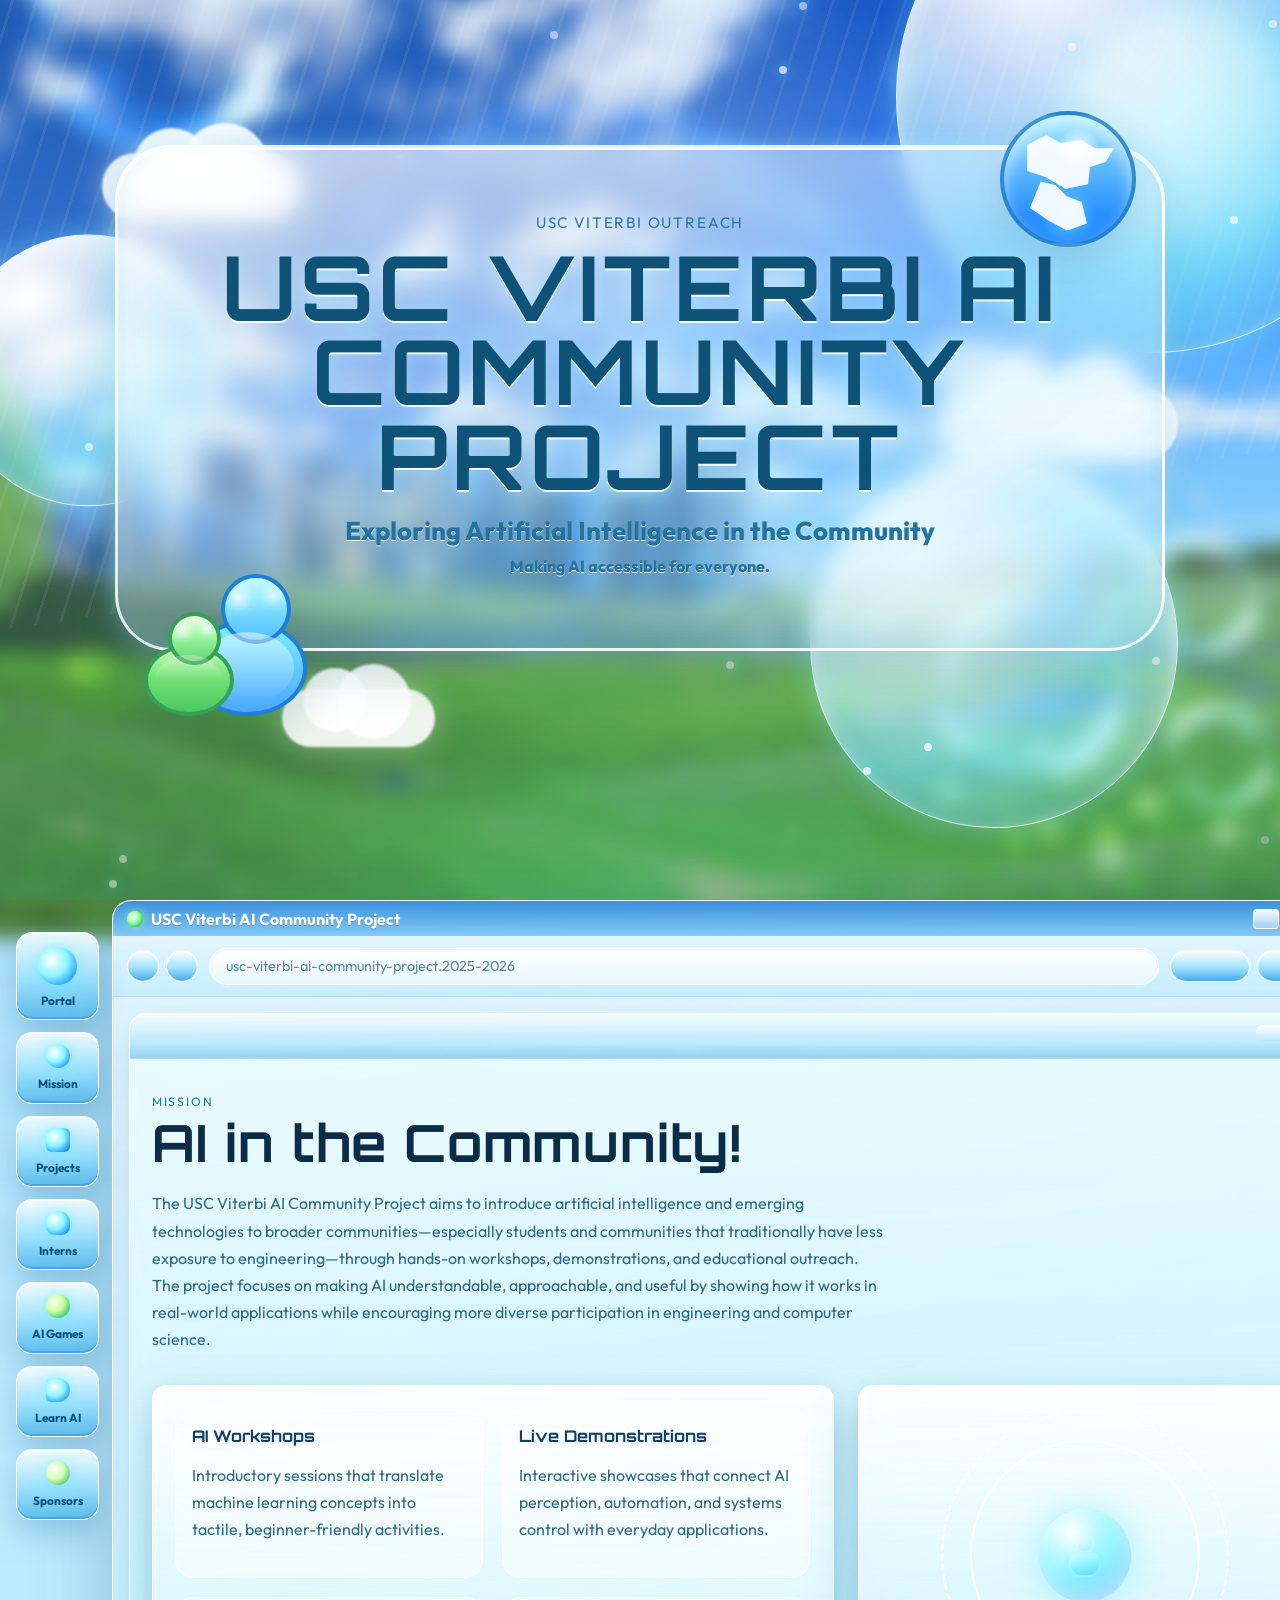
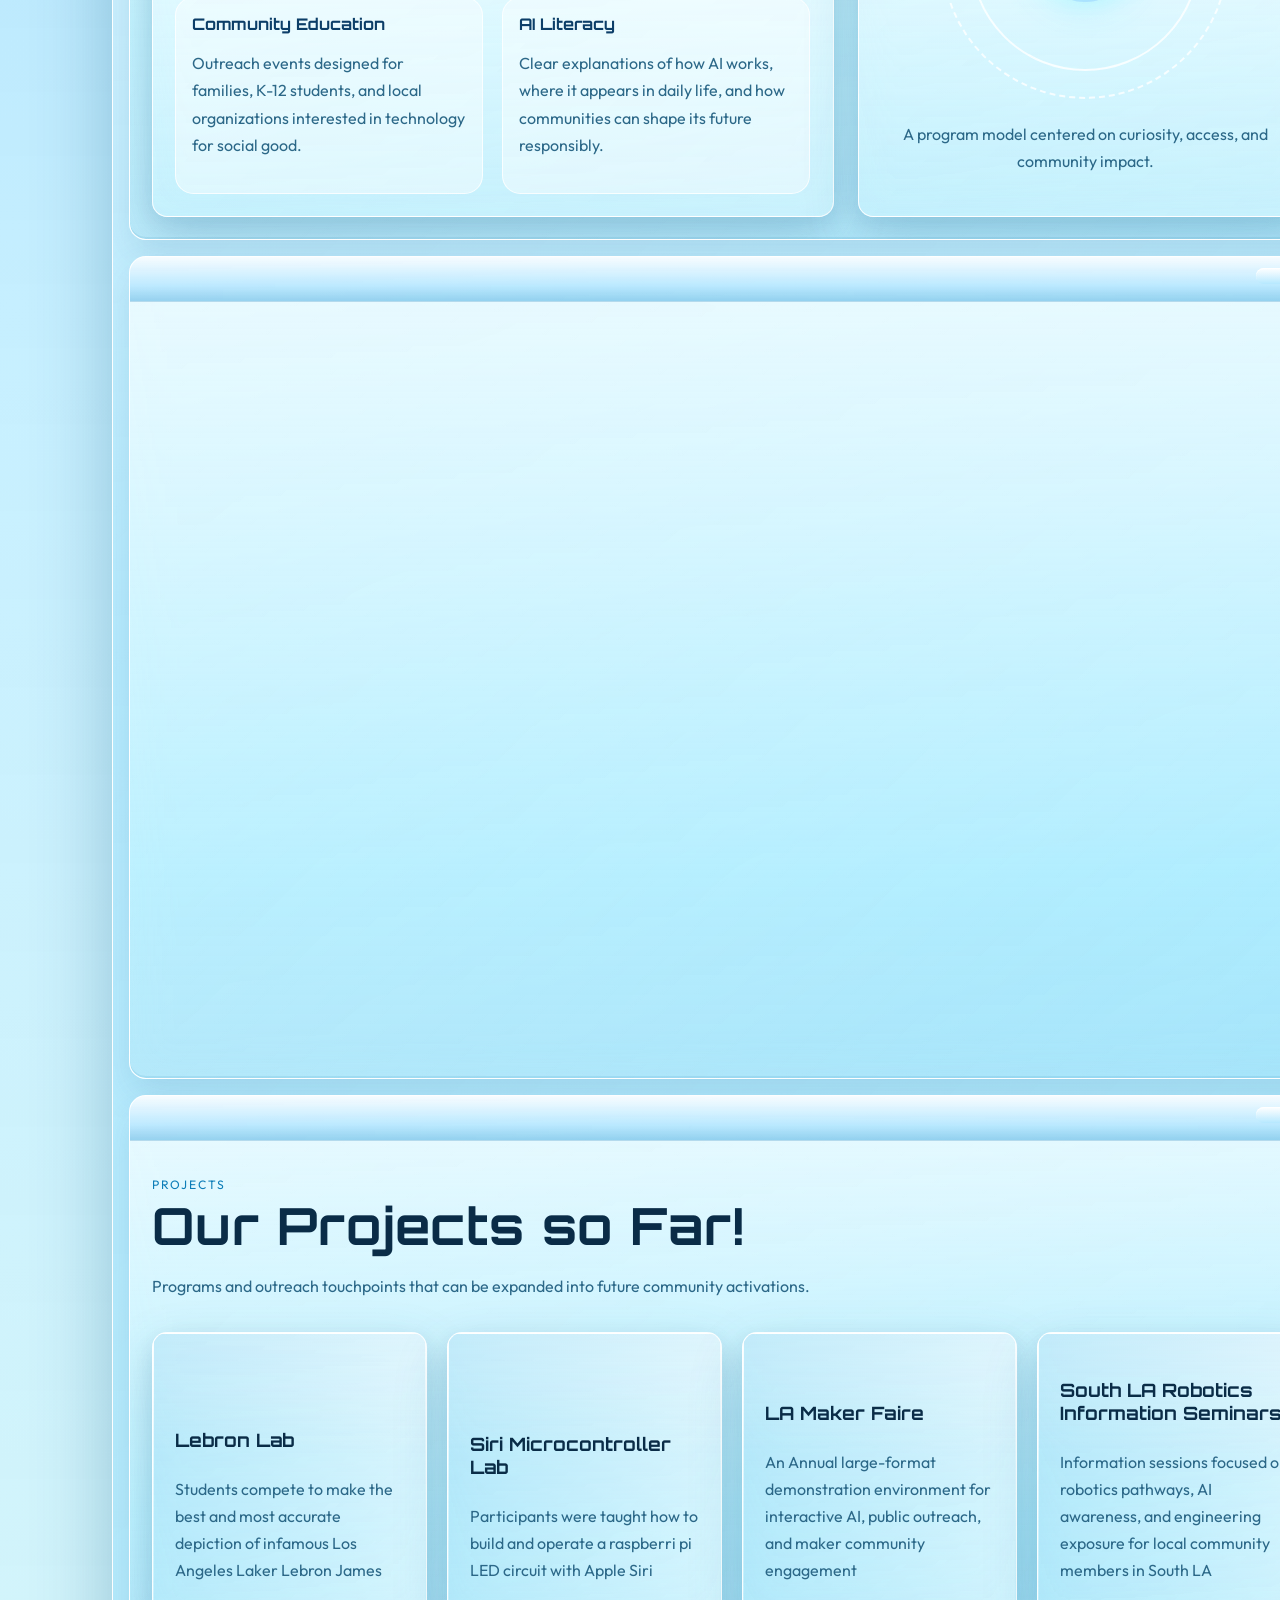
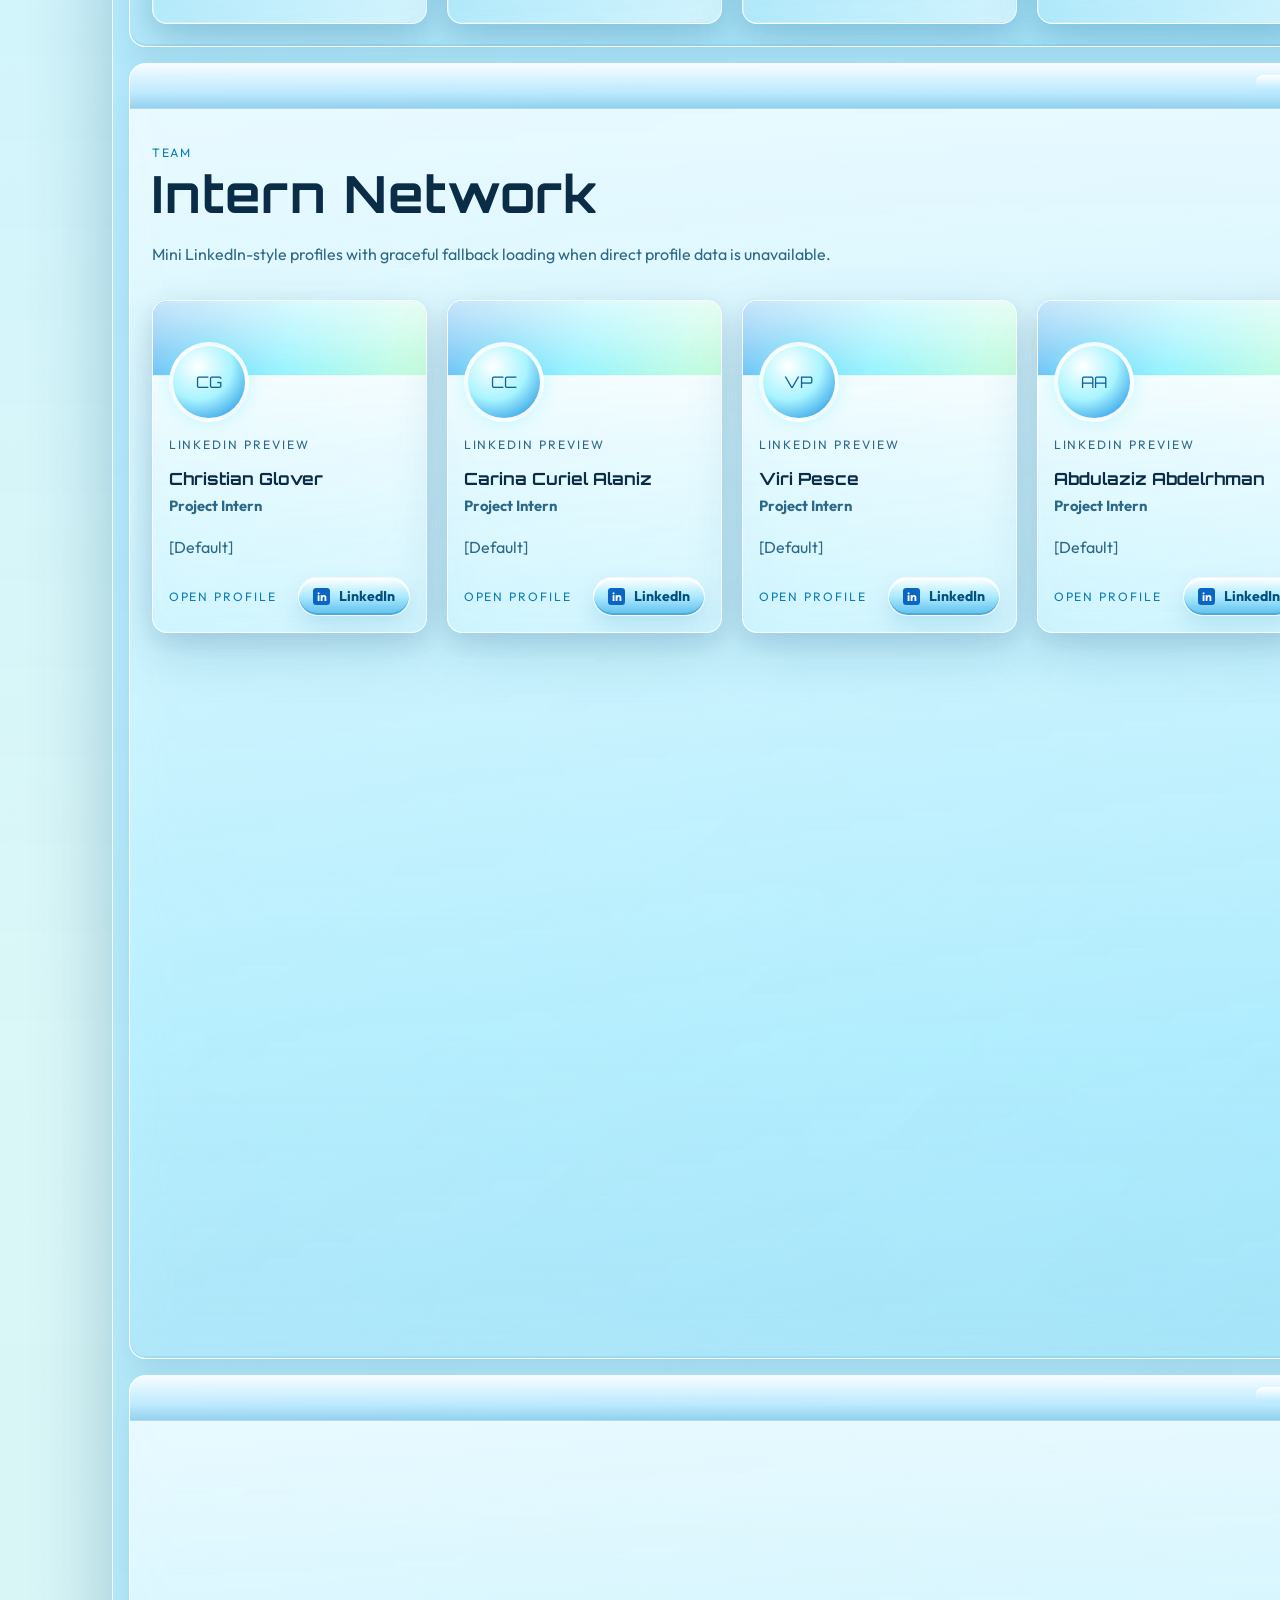
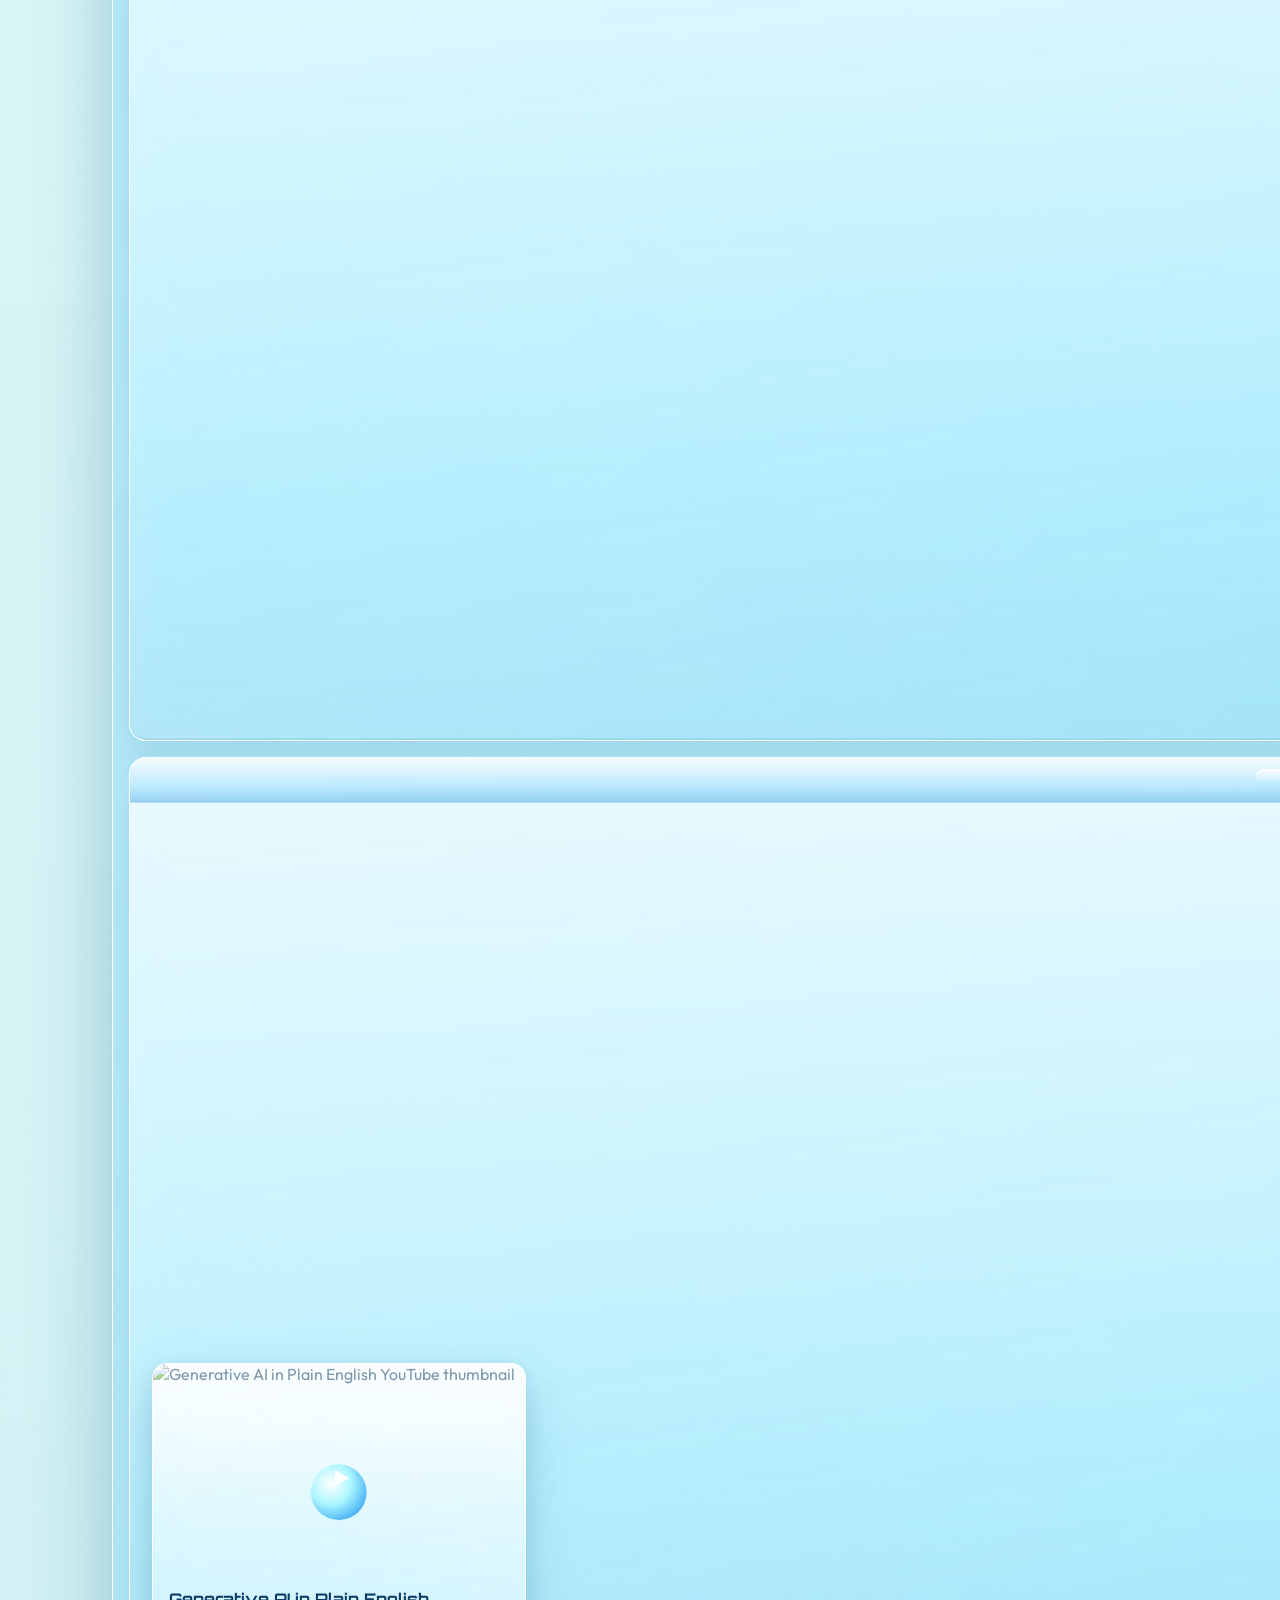
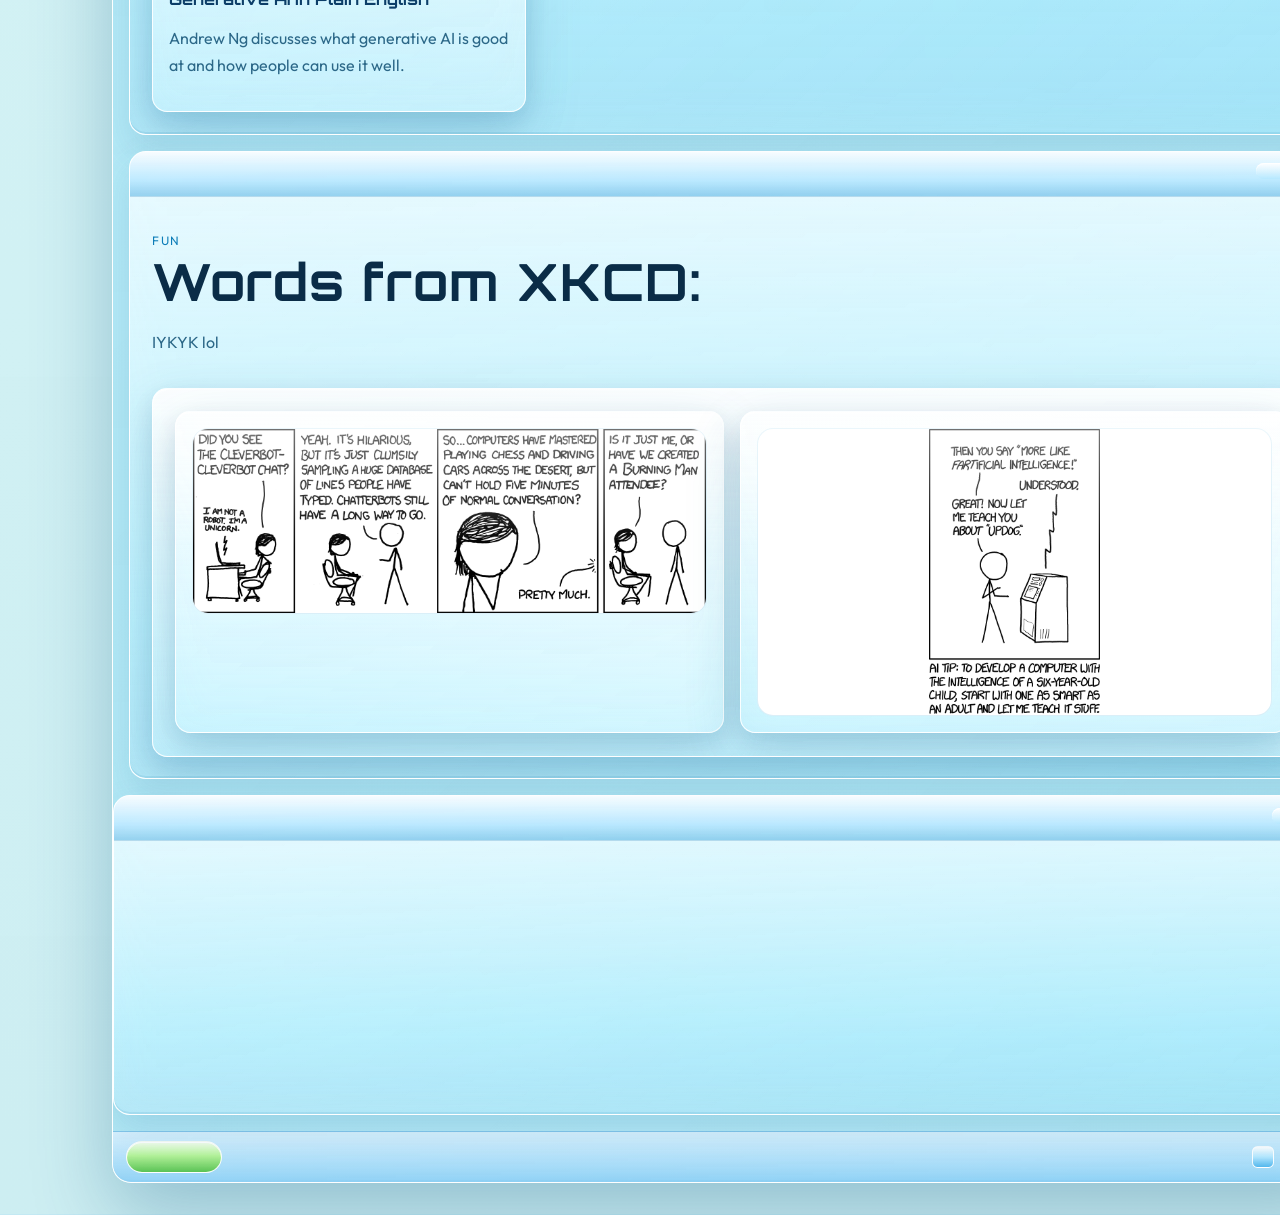
==== index.html @ 3ef5c3a8 "Initial Commit for the USC Viterbi AI Community project website" ====
<!DOCTYPE html>
<html lang="en">
<head>
  <meta charset="UTF-8">
  <meta name="viewport" content="width=device-width, initial-scale=1.0">
  <title>USC Viterbi AI Community Project (2025-2026)</title>
  <meta
    name="description"
    content="USC Viterbi AI Community Project (2025-2026) shares AI education, community workshops, and outreach experiences for underserved communities."
  >
  <link rel="preconnect" href="https://fonts.googleapis.com">
  <link rel="preconnect" href="https://fonts.gstatic.com" crossorigin>
  <link href="https://fonts.googleapis.com/css2?family=Outfit:wght@300;400;500;600;700;800&family=Space+Grotesk:wght@500;700&family=Orbitron:wght@500;700;800&display=swap" rel="stylesheet">
  <script src="https://cdn.tailwindcss.com"></script>
  <script>
    tailwind.config = {
      theme: {
        extend: {
          fontFamily: {
            display: ['Space Grotesk', 'sans-serif'],
            body: ['Outfit', 'sans-serif']
          },
          boxShadow: {
            glow: '0 0 35px rgba(88, 221, 255, 0.35)',
            card: '0 30px 80px rgba(14, 54, 94, 0.22)'
          }
        }
      }
    };
  </script>
  <link rel="stylesheet" href="./styles.css">
</head>
<body class="bg-[#dff7ff] text-slate-800 font-body">
  <div class="site-shell">
    <div class="sky-orb orb-a"></div>
    <div class="sky-orb orb-b"></div>
    <div class="sky-orb orb-c"></div>
    <div class="cloud cloud-a"></div>
    <div class="cloud cloud-b"></div>
    <div class="cloud cloud-c"></div>
    <div class="particle-field" id="particleField" aria-hidden="true"></div>
  </div>

  <header id="floatingNav" class="floating-nav">
    <div class="glass-nav">
      <a href="#home" class="nav-brand">
        <span class="brand-orb" aria-hidden="true"></span>
        <span>AI Community Project</span>
      </a>
      <nav class="nav-links">
        <a href="#home"><span class="nav-icon home"></span><span>Home</span></a>
        <a href="#mission"><span class="nav-icon mission"></span><span>Mission</span></a>
        <a href="#projects"><span class="nav-icon projects"></span><span>Projects</span></a>
        <a href="#interns"><span class="nav-icon interns"></span><span>Interns</span></a>
        <a href="#games"><span class="nav-icon games"></span><span>AI Games</span></a>
        <a href="#learn"><span class="nav-icon learn"></span><span>Learn AI</span></a>
        <a href="#sponsors"><span class="nav-icon sponsors"></span><span>Sponsors</span></a>
      </nav>
    </div>
  </header>

  <aside class="xp-sidebar" aria-label="Quick navigation">
    <a href="#home" class="sidebar-card sidebar-avatar">
      <span class="sidebar-avatar-orb" aria-hidden="true"></span>
      <span class="sidebar-label">Portal</span>
    </a>
    <a href="#mission" class="sidebar-card"><span class="sidebar-mini-icon mission"></span><span>Mission</span></a>
    <a href="#projects" class="sidebar-card"><span class="sidebar-mini-icon projects"></span><span>Projects</span></a>
    <a href="#interns" class="sidebar-card"><span class="sidebar-mini-icon interns"></span><span>Interns</span></a>
    <a href="#games" class="sidebar-card"><span class="sidebar-mini-icon games"></span><span>AI Games</span></a>
    <a href="#learn" class="sidebar-card"><span class="sidebar-mini-icon learn"></span><span>Learn AI</span></a>
    <a href="#sponsors" class="sidebar-card"><span class="sidebar-mini-icon sponsors"></span><span>Sponsors</span></a>
  </aside>

  <div class="landing-main">
    <section id="home" class="landing-hero">
      <div class="landing-nav reveal">
      </div>

      <div class="landing-stage">
        <div class="desktop-artifact globe reveal">
          <div class="artifact-globe-core"></div>
        </div>
        
        <div class="desktop-artifact buddy reveal">
          <div class="artifact-buddy back"></div>
          <div class="artifact-buddy front"></div>
        </div>

        <div class="hero-plaque reveal">
          <span class="hero-plaque-kicker">USC Viterbi Outreach</span>
          <h1>USC Viterbi AI Community Project</h1>
          <p class="hero-plaque-subtitle">Exploring Artificial Intelligence in the Community</p>
          <p class="hero-plaque-secondary">Making AI accessible for everyone.</p>
        </div>
      </div>

      <div class="landing-divider" aria-hidden="true"></div>
    </section>
  </div>

  <div id="portal" class="portal-window">
    <div class="window-titlebar">
      <div class="titlebar-left">
        <span class="titlebar-led" aria-hidden="true"></span>
        <span>USC Viterbi AI Community Project</span>
      </div>
      <div class="titlebar-controls" aria-hidden="true">
        <span></span>
        <span></span>
        <span class="close"></span>
      </div>
    </div>
    <div class="window-toolbar">
      <div class="toolbar-nav">
        <span class="toolbar-button back" aria-hidden="true"></span>
        <span class="toolbar-button forward" aria-hidden="true"></span>
      </div>
      <div class="toolbar-address">usc-viterbi-ai-community-project.2025-2026</div>
      <div class="toolbar-actions">
        <span class="toolbar-pill"></span>
        <span class="toolbar-pill"></span>
      </div>
    </div>
    
  <main class="portal-content">
    <section id="mission" class="section-shell">
      <div class="section-heading reveal">
        <span class="section-kicker">Mission</span>
        <h2>AI in the Community!</h2>
        <p>
          The USC Viterbi AI Community Project aims to introduce artificial intelligence and emerging technologies to broader communities—especially students and communities that traditionally have less exposure to engineering—through hands-on workshops, demonstrations, and educational outreach. The project focuses on making AI understandable, approachable, and useful by showing how it works in real-world applications while encouraging more diverse participation in engineering and computer science.
        </p>
      </div>
      <div class="mission-layout">
        <div class="glass-card mission-card reveal">
          <div class="mission-list">
            <div>
              <h3>AI Workshops</h3>
              <p>Introductory sessions that translate machine learning concepts into tactile, beginner-friendly activities.</p>
            </div>
            <div>
              <h3>Live Demonstrations</h3>
              <p>Interactive showcases that connect AI perception, automation, and systems control with everyday applications.</p>
            </div>
            <div>
              <h3>Community Education</h3>
              <p>Outreach events designed for families, K-12 students, and local organizations interested in technology for social good.</p>
            </div>
            <div>
              <h3>AI Literacy</h3>
              <p>Clear explanations of how AI works, where it appears in daily life, and how communities can shape its future responsibly.</p>
            </div>
          </div>
        </div>
        <div class="glass-card brain-card reveal">
          <div class="community-illustration" aria-hidden="true">
            <div class="community-ring ring-one"></div>
            <div class="community-ring ring-two"></div>
            <div class="community-person person-top">
              <span class="person-head"></span>
              <span class="person-body"></span>
            </div>
            <div class="community-person person-left">
              <span class="person-head"></span>
              <span class="person-body"></span>
            </div>
            <div class="community-person person-right">
              <span class="person-head"></span>
              <span class="person-body"></span>
            </div>
            <div class="community-person person-bottom">
              <span class="person-head"></span>
              <span class="person-body"></span>
            </div>
            <div class="community-core"></div>
          </div>
          <p class="brain-caption">A program model centered on curiosity, access, and community impact.</p>
        </div>
      </div>
    </section>

    <section id="milestones" class="section-shell">
      <div class="section-heading reveal">
        <span class="section-kicker">Events</span>
        <h2>What we're up to!</h2>
        <p>Upcoming activations, event planning, and community-facing demos throughout the 2025-2026 cycle.</p>
      </div>
      <div class="events-layout">
        <div class="events-left-column">
          <article class="glass-card event-card reveal">
            <p class="panel-label">Featured Event</p>
            <h3>LA Maker Faire</h3>
            <p class="event-date">Target outreach date: September 20, 2026</p>
            <p>
              A public-facing showcase featuring accessible AI demos, creative computing, and student-led conversations about community technology.
            </p>
            <div class="countdown-grid" id="countdown" aria-live="polite">
              <div><span data-unit="days">00</span><small>Days</small></div>
              <div><span data-unit="hours">00</span><small>Hours</small></div>
              <div><span data-unit="minutes">00</span><small>Minutes</small></div>
              <div><span data-unit="seconds">00</span><small>Seconds</small></div>
            </div>
          </article>
          <article class="glass-card event-card reveal event-placeholder-card">
            <p class="panel-label">Placeholder</p>
            <h3>Future Event Module</h3>
            <p>This card is reserved for content you want to add later.</p>
          </article>
        </div>
        <article class="glass-card calendar-card reveal">
          <p class="panel-label">Project Calendar</p>
          <h3>Planning Timeline</h3>
          <div class="calendar-frame">
            <iframe
              title="USC Viterbi AI Community Project Calendar"
              src="https://calendar.google.com/calendar/embed?height=600&wkst=1&ctz=America%2FLos_Angeles&showPrint=0&mode=AGENDA&src=ZW4udXNhI2hvbGlkYXlAZ3JvdXAudjIuY2FsZW5kYXIuZ29vZ2xlLmNvbQ&color=%23039BE5"
              loading="lazy"
            ></iframe>
          </div>
        </article>
      </div>
    </section>

    <section id="projects" class="section-shell">
      <div class="section-heading reveal">
        <span class="section-kicker">Projects</span>
        <h2>Our Projects so Far!</h2>
        <p>Programs and outreach touchpoints that can be expanded into future community activations.</p>
      </div>
      <div class="project-grid">
        <article class="project-card reveal">
          <div class="project-card-inner">
            <h3>Lebron Lab</h3>
            <p>Students compete to make the best and most accurate depiction of infamous Los Angeles Laker Lebron James</p>
          </div>
        </article>
        <article class="project-card reveal">
          <div class="project-card-inner">
            <h3>Siri Microcontroller Lab</h3>
            <p>Participants were taught how to build and operate a raspberri pi LED circuit with Apple Siri</p>
          </div>
        </article>
        <article class="project-card reveal">
          <div class="project-card-inner">
            <h3>LA Maker Faire</h3>
            <p>An Annual large-format demonstration environment for interactive AI, public outreach, and maker community engagement</p>
          </div>
        </article>
        <article class="project-card reveal">
          <div class="project-card-inner">
            <h3>South LA Robotics Information Seminars</h3>
            <p>Information sessions focused on robotics pathways, AI awareness, and engineering exposure for local community members in South LA</p>
          </div>
        </article>
      </div>
    </section>

    <section id="interns" class="section-shell">
      <div class="section-heading reveal">
        <span class="section-kicker">Team</span>
        <h2>Intern Network</h2>
        <p>Mini LinkedIn-style profiles with graceful fallback loading when direct profile data is unavailable.</p>
      </div>
      <div class="intern-grid" id="internGrid"></div>
    </section>

    <section id="games" class="section-shell">
      <div class="section-heading reveal">
        <span class="section-kicker">Interactive</span>
        <h2>Learn AI With Games!</h2>
        <p>Two playful experiences that turn AI concepts into approachable interaction.</p>
      </div>
      <div class="games-grid">
        <article class="glass-card game-panel reveal">
          <div class="game-header">
            <div>
              <p class="panel-label">Game 1</p>
              <h3>AI Connect Four</h3>
            </div>
            <button id="resetConnectFour" class="glass-chip" type="button">Reset Board</button>
          </div>
          <p class="game-copy">
            Styled as an aqua glass board and powered by the provided WebAssembly build in `connect4_web-main/` when available, with an internal AI fallback if those generated files are unavailable.
          </p>
          <div class="connect-four-shell">
            <div class="connect-four-status" id="connectFourStatus">Your move. Drop a blue disk.</div>
            <div class="connect-four-board" id="connectFourBoard" role="grid" aria-label="Connect Four game board"></div>
          </div>
        </article>

        <article class="glass-card game-panel reveal">
          <div class="game-header">
            <div>
              <p class="panel-label">Game 2</p>
              <h3>AI Prompt Painter</h3>
            </div>
            <button id="generatePromptArt" class="glass-chip" type="button">Generate</button>
          </div>
          <p class="game-copy">Type a prompt and watch a procedural canvas respond with a new composition based on the text.</p>
          <div class="prompt-painter-controls">
            <input id="promptInput" type="text" placeholder='Try "future city" or "AI brain"' aria-label="Prompt input">
          </div>
          <canvas id="promptPainterCanvas" width="520" height="360" aria-label="Prompt painter canvas"></canvas>
        </article>
      </div>
    </section>

    <section id="learn" class="section-shell">
      <div class="section-heading reveal">
        <span class="section-kicker">Resources</span>
        <h2>Immerse Yourself!</h2>
        <p>Starter videos curated around introductory artificial intelligence concepts and real-world applications.</p>
      </div>
      <div class="video-grid" id="videoGrid"></div>
    </section>

    <section class="section-shell">
      <div class="section-heading reveal">
        <span class="section-kicker">Fun</span>
        <h2>Words from XKCD:</h2>
        <p>IYKYK lol</p>
      </div>
      <div class="glass-card xkcd-shell reveal">
        <a  rel="noreferrer" class="xkcd-card">
          <img src="./assets/ai%20(1).png" alt="AI humor meme about artificial intelligence and updog">
        </a>
        <a  rel="noreferrer" class="xkcd-card">
          <img src="./assets/ai_research_2x.png" alt="AI humor meme about a Cleverbot conversation">
        </a>
      </div>
    </section>
  </main>

  <footer id="sponsors" class="section-shell footer-shell">
    <div class="section-heading reveal">
      <span class="section-kicker">Sponsors</span>
      <h2>Thanks to our sponsors</h2>
      <p>USC Viterbi, Google, and community partners supporting inclusive AI outreach.</p>
    </div>
    <div class="sponsor-row reveal">
      <div class="sponsor-logo">USC Viterbi</div>
      <div class="sponsor-logo">Google</div>
      <div class="sponsor-logo">Community Partners</div>
    </div>
  </footer>
    <div class="window-statusbar" aria-hidden="true">
      <span class="status-start"></span>
      <span class="status-tray"></span>
      <span class="status-tray"></span>
      <span class="status-tray"></span>
    </div>
  </div>

  <script src="https://cdnjs.cloudflare.com/ajax/libs/gsap/3.12.5/gsap.min.js"></script>
  <script src="./scripts.js"></script>
</body>
</html>
---- styles.css ----
:root {
  --sky-top: #8dd3ff;
  --sky-mid: #66c9ff;
  --sky-bottom: #def8ff;
  --panel-top: rgba(235, 251, 255, 0.9);
  --panel-bottom: rgba(142, 223, 255, 0.42);
  --panel-edge: rgba(255, 255, 255, 0.9);
  --panel-line: rgba(32, 145, 198, 0.42);
  --text: #0c3e68;
  --text-strong: #0a2c47;
  --muted: #2c6888;
  --electric: #1299ff;
  --aqua: #59f0ff;
  --lime: #9cff8b;
  --shadow: 0 22px 55px rgba(28, 110, 150, 0.2), 0 8px 24px rgba(10, 64, 108, 0.12);
  --xp-blue-1: #d7f8ff;
  --xp-blue-2: #7dd6ff;
  --xp-blue-3: #2b96e6;
}

* {
  box-sizing: border-box;
}

html {
  scroll-behavior: smooth;
}

body {
  margin: 0;
  min-height: 100vh;
  color: var(--text);
  font-family: "Trebuchet MS", "Outfit", sans-serif;
  background: linear-gradient(180deg, #7fd0ff 0%, #9ee4ff 20%, #c7f5ff 45%, #ddfbff 100%);
  overflow-x: hidden;
}

body::before,
body::after {
  content: "";
  position: fixed;
  inset: 0;
  pointer-events: none;
  z-index: -2;
}

body::before {
  inset: -1.5rem;
  background:
    linear-gradient(rgba(135, 219, 255, 0.18), rgba(135, 219, 255, 0.18)),
    url("./assets/wpbg.png") center / cover no-repeat,
    radial-gradient(circle at 15% 15%, rgba(255, 255, 255, 0.6), transparent 18%),
    linear-gradient(120deg, rgba(255, 255, 255, 0.32), transparent 32%, rgba(255, 255, 255, 0.1) 45%, transparent 60%);
  filter: blur(10px) saturate(1.08);
  transform: scale(1.03);
}

body::after {
  background:
    linear-gradient(180deg, rgba(255, 255, 255, 0.08), rgba(255, 255, 255, 0.14) 65%, rgba(86, 196, 255, 0.1)),
    radial-gradient(circle at bottom center, rgba(114, 218, 255, 0.14), transparent 28%);
}

a {
  color: inherit;
  text-decoration: none;
}

.site-shell {
  position: fixed;
  inset: 0;
  overflow: hidden;
  pointer-events: none;
  z-index: -1;
}

.site-shell::before {
  content: "";
  position: absolute;
  inset: -10% -5% 40%;
  background:
    radial-gradient(circle at center, rgba(255, 255, 255, 0.55), transparent 40%),
    repeating-linear-gradient(108deg, rgba(255, 255, 255, 0.14) 0 3px, transparent 3px 24px);
  transform: skewY(-8deg);
  opacity: 0.5;
}

.sky-orb,
.hero-bubble {
  position: absolute;
  border-radius: 999px;
  background:
    radial-gradient(circle at 28% 24%, rgba(255, 255, 255, 0.96), rgba(255, 255, 255, 0.54) 22%, rgba(96, 224, 255, 0.42) 58%, rgba(96, 224, 255, 0.08) 78%),
    linear-gradient(180deg, rgba(255,255,255,0.65), rgba(133,240,255,0.18));
  box-shadow:
    inset 0 10px 24px rgba(255,255,255,0.75),
    inset 0 -8px 18px rgba(0, 115, 168, 0.12),
    0 0 28px rgba(128, 243, 255, 0.35);
  border: 1px solid rgba(255, 255, 255, 0.72);
}

.orb-a {
  width: 32rem;
  height: 32rem;
  top: -10rem;
  right: -8rem;
  animation: floatY 14s ease-in-out infinite;
}

.orb-b {
  width: 17rem;
  height: 17rem;
  top: 26%;
  left: -3rem;
  animation: floatY 10s ease-in-out infinite reverse;
}

.orb-c {
  width: 23rem;
  height: 23rem;
  bottom: 8%;
  right: 8%;
  animation: floatY 16s ease-in-out infinite;
}

.cloud {
  position: absolute;
  background: rgba(255, 255, 255, 0.9);
  border-radius: 999px;
  filter: blur(1px);
  box-shadow: 0 0 32px rgba(255, 255, 255, 0.42);
}

.cloud::before,
.cloud::after {
  content: "";
  position: absolute;
  border-radius: inherit;
  background: inherit;
}

.cloud-a {
  width: 12.4rem;
  height: 4.2rem;
  top: 17%;
  left: 8%;
  animation: drift 34s linear infinite;
}

.cloud-a::before {
  width: 4.8rem;
  height: 4.8rem;
  left: 1.9rem;
  top: -1.55rem;
}

.cloud-a::after {
  width: 5.5rem;
  height: 5.5rem;
  right: 2rem;
  top: -1.85rem;
}

.cloud-b {
  width: 15rem;
  height: 4.6rem;
  top: 43%;
  right: 8%;
  animation: drift 46s linear infinite reverse;
}

.cloud-b::before {
  width: 5.3rem;
  height: 5.3rem;
  left: 2.3rem;
  top: -1.8rem;
}

.cloud-b::after {
  width: 6.2rem;
  height: 6.2rem;
  right: 2rem;
  top: -2.1rem;
}

.cloud-c {
  width: 9.6rem;
  height: 3.6rem;
  bottom: 17%;
  left: 22%;
  animation: drift 30s linear infinite;
}

.cloud-c::before {
  width: 4rem;
  height: 4rem;
  left: 1.35rem;
  top: -1.35rem;
}

.cloud-c::after {
  width: 4.7rem;
  height: 4.7rem;
  right: 1.5rem;
  top: -1.6rem;
}

.particle-field {
  position: absolute;
  inset: 0;
}

.particle {
  position: absolute;
  width: 0.5rem;
  height: 0.5rem;
  border-radius: 999px;
  background: rgba(255, 255, 255, 0.95);
  box-shadow: 0 0 14px rgba(84, 239, 255, 0.95), 0 0 28px rgba(84, 239, 255, 0.45);
  animation: sparkle linear infinite;
}

.section-shell,
.footer-shell {
  position: relative;
  width: min(1200px, calc(100% - 1.5rem));
  margin: 0 auto 2.4rem;
  padding: 5.5rem 2rem 2.2rem;
  border-radius: 2rem;
  border: 1px solid rgba(255, 255, 255, 0.88);
  background:
    linear-gradient(180deg, rgba(255,255,255,0.88), rgba(182, 240, 255, 0.52) 55%, rgba(164, 232, 255, 0.4)),
    radial-gradient(circle at top left, rgba(255,255,255,0.85), transparent 40%);
  box-shadow: var(--shadow), inset 0 1px 0 rgba(255, 255, 255, 0.95), inset 0 -14px 28px rgba(29, 175, 229, 0.08);
  backdrop-filter: blur(20px);
  overflow: hidden;
}

.section-shell::before,
.footer-shell::before {
  content: "";
  position: absolute;
  inset: 0 0 auto;
  height: 3rem;
  background:
    linear-gradient(180deg, rgba(255,255,255,0.98), rgba(166, 229, 255, 0.72)),
    linear-gradient(90deg, rgba(255,255,255,0.7), rgba(76, 190, 255, 0.3), rgba(255,255,255,0.35));
  border-bottom: 1px solid rgba(59, 154, 202, 0.35);
}

.section-shell::after,
.footer-shell::after {
  content: "";
  position: absolute;
  top: 0.7rem;
  right: 1rem;
  width: 5rem;
  height: 1.2rem;
  border-radius: 999px;
  background: linear-gradient(180deg, rgba(255,255,255,0.9), rgba(136,225,255,0.55));
  box-shadow: inset 0 1px 0 rgba(255,255,255,0.95);
}

.hero-section {
  min-height: calc(100vh - 2rem);
  display: flex;
  align-items: center;
  padding-top: 6.5rem;
}

.hero-grid,
.mission-layout,
.events-layout,
.games-grid {
  display: grid;
  gap: 1.5rem;
}

.hero-grid {
  grid-template-columns: 1.05fr 0.95fr;
  align-items: center;
}

.hero-copy,
.hero-stack {
  position: relative;
  z-index: 1;
}

.hero-kicker,
.section-kicker,
.panel-label,
.event-date,
.card-headline {
  text-transform: uppercase;
  letter-spacing: 0.16em;
  font-size: 0.76rem;
  color: #0d7db8;
}

.hero-title,
.section-heading h2,
.panel-main h2,
.game-header h3,
.project-card h3,
.intern-info h3,
.event-card h3,
.calendar-card h3 {
  font-family: "Orbitron", "Space Grotesk", sans-serif;
  margin: 0;
  color: var(--text-strong);
}

.hero-title {
  font-size: clamp(3.5rem, 8vw, 6.5rem);
  max-width: 9.5ch;
  line-height: 0.95;
  text-shadow: 0 2px 0 rgba(255,255,255,0.85), 0 0 18px rgba(120, 235, 255, 0.4);
}

.hero-subtitle {
  margin: 1.2rem 0 0.55rem;
  font-size: clamp(1.15rem, 2vw, 1.7rem);
  color: #13567c;
  font-weight: 700;
}

.hero-secondary,
.section-heading p,
.game-copy,
.connect-four-status,
.brain-caption,
.footer-shell p,
.mission-list p,
.project-card p,
.intern-info p,
.video-card p,
.panel-mini span {
  color: var(--muted);
  line-height: 1.7;
}

.hero-actions,
.sponsor-row,
.video-toolbar,
.xp-status-bar {
  display: flex;
  flex-wrap: wrap;
  gap: 0.9rem;
}

.hero-button,
.glass-chip,
.linkedin-button,
.nav-links a {
  display: inline-flex;
  align-items: center;
  justify-content: center;
  gap: 0.55rem;
  min-height: 3rem;
  padding: 0.8rem 1.25rem;
  border-radius: 999px;
  border: 1px solid rgba(255, 255, 255, 0.9);
  font-weight: 700;
  background:
    linear-gradient(180deg, rgba(255,255,255,0.96), rgba(166, 233, 255, 0.8) 48%, rgba(67, 177, 234, 0.82));
  box-shadow:
    inset 0 2px 0 rgba(255,255,255,0.96),
    inset 0 -2px 0 rgba(8, 119, 172, 0.28),
    0 12px 24px rgba(27, 123, 181, 0.16);
  color: #044f7d;
  transition: transform 180ms ease, box-shadow 180ms ease, filter 180ms ease;
}

.hero-button.secondary {
  background:
    linear-gradient(180deg, rgba(255,255,255,0.98), rgba(213, 255, 231, 0.82) 48%, rgba(96, 212, 184, 0.74));
  color: #0e5a5e;
}

.hero-button:hover,
.glass-chip:hover,
.linkedin-button:hover,
.nav-links a:hover,
.project-card:hover,
.intern-card:hover,
.video-card:hover,
.xkcd-card:hover,
.sponsor-logo:hover {
  transform: translateY(-4px);
  box-shadow:
    inset 0 2px 0 rgba(255,255,255,0.96),
    inset 0 -2px 0 rgba(8, 119, 172, 0.28),
    0 18px 36px rgba(26, 136, 196, 0.24),
    0 0 18px rgba(125, 241, 255, 0.45);
  filter: saturate(1.08);
}

.xp-status-bar {
  margin-top: 1.1rem;
}

.status-pill {
  display: inline-flex;
  align-items: center;
  gap: 0.55rem;
  padding: 0.55rem 0.95rem;
  border-radius: 999px;
  background: rgba(255, 255, 255, 0.55);
  border: 1px solid rgba(255, 255, 255, 0.85);
  box-shadow: inset 0 1px 0 rgba(255,255,255,0.9);
  font-size: 0.9rem;
  color: #08577f;
}

.status-light {
  width: 0.75rem;
  height: 0.75rem;
  border-radius: 999px;
  background: radial-gradient(circle at 35% 35%, #ffffff, #6cff8a 55%, #25b95d 90%);
  box-shadow: 0 0 10px rgba(108, 255, 138, 0.9);
}

.status-light.alt {
  background: radial-gradient(circle at 35% 35%, #ffffff, #93f4ff 55%, #249be8 90%);
  box-shadow: 0 0 10px rgba(81, 214, 255, 0.9);
}

.hero-stack {
  min-height: 34rem;
}

.floating-panel,
.glass-card,
.intern-card,
.project-card,
.sponsor-logo,
.video-card,
.xkcd-card {
  position: relative;
  border-radius: 1.6rem;
  border: 1px solid rgba(255, 255, 255, 0.88);
  background:
    linear-gradient(180deg, rgba(255,255,255,0.86), rgba(205, 245, 255, 0.56)),
    linear-gradient(135deg, rgba(115, 224, 255, 0.18), rgba(255, 255, 255, 0.24));
  backdrop-filter: blur(18px);
  box-shadow: var(--shadow), inset 0 1px 0 rgba(255,255,255,0.96);
  overflow: hidden;
}

.floating-panel::before,
.glass-card::before,
.intern-card::before,
.project-card::before,
.sponsor-logo::before,
.video-card::before,
.xkcd-card::before {
  content: "";
  position: absolute;
  inset: 0 0 auto;
  height: 42%;
  background: linear-gradient(180deg, rgba(255,255,255,0.5), transparent);
  pointer-events: none;
}

.floating-panel {
  padding: 1.45rem;
}

.panel-main {
  width: min(100%, 28rem);
  position: absolute;
  top: 3rem;
  right: 1rem;
}

.panel-main h2 {
  margin-top: 0.5rem;
  font-size: 1.72rem;
  line-height: 1.24;
}

.panel-mini {
  width: 14rem;
  position: absolute;
}

.panel-left {
  left: 0.6rem;
  bottom: 8.5rem;
}

.panel-right {
  right: 0;
  bottom: 3rem;
}

.panel-bottom {
  width: 17rem;
  left: 5rem;
  bottom: 0.5rem;
}

.panel-mini strong {
  display: block;
  margin: 0.35rem 0;
  font-family: "Orbitron", sans-serif;
  font-size: 1rem;
}

.hero-bubble {
  animation: bob 7s ease-in-out infinite;
}

.bubble-a {
  width: 7.5rem;
  height: 7.5rem;
  top: 0.8rem;
  left: 4rem;
}

.bubble-b {
  width: 5rem;
  height: 5rem;
  top: 9rem;
  right: 4rem;
  animation-delay: -1s;
}

.bubble-c {
  width: 10rem;
  height: 10rem;
  bottom: 2rem;
  left: 8rem;
  animation-delay: -2.5s;
}

.floating-nav {
  position: fixed;
  inset: 0.8rem 0 auto;
  display: flex;
  justify-content: center;
  z-index: 35;
  opacity: 0;
  transform: translateY(-120%);
  transition: opacity 240ms ease, transform 240ms ease;
  pointer-events: none;
}

.floating-nav.visible {
  opacity: 1;
  transform: translateY(0);
  pointer-events: auto;
}

.glass-nav {
  width: min(1160px, calc(100% - 1rem));
  display: flex;
  align-items: center;
  justify-content: space-between;
  gap: 1rem;
  padding: 0.7rem 0.85rem;
  border-radius: 999px;
  border: 1px solid rgba(255, 255, 255, 0.96);
  background:
    linear-gradient(180deg, rgba(255,255,255,0.96), rgba(153, 224, 255, 0.88) 44%, rgba(20, 125, 209, 0.86)),
    linear-gradient(90deg, rgba(255,255,255,0.35), transparent 45%, rgba(255,255,255,0.25) 90%);
  box-shadow:
    inset 0 2px 0 rgba(255,255,255,0.98),
    inset 0 -3px 0 rgba(7, 92, 149, 0.26),
    0 18px 38px rgba(26, 110, 168, 0.24);
}

.nav-brand {
  display: inline-flex;
  align-items: center;
  gap: 0.7rem;
  padding: 0.55rem 0.95rem;
  border-radius: 999px;
  background: rgba(255, 255, 255, 0.4);
  border: 1px solid rgba(255,255,255,0.8);
  color: #023f69;
  font-family: "Orbitron", sans-serif;
  font-size: 0.96rem;
}

.brand-orb {
  width: 1rem;
  height: 1rem;
  border-radius: 999px;
  background: radial-gradient(circle at 35% 35%, #ffffff, #79f4ff 45%, #1494ff 85%);
  box-shadow: 0 0 12px rgba(121, 244, 255, 0.85);
}

.nav-links {
  display: flex;
  flex-wrap: wrap;
  justify-content: flex-end;
  gap: 0.65rem;
}

.nav-links a {
  min-height: 2.6rem;
  padding: 0.65rem 0.95rem;
  font-size: 0.88rem;
}

.nav-icon {
  width: 1rem;
  height: 1rem;
  display: inline-block;
  border-radius: 999px;
  background: radial-gradient(circle at 35% 35%, #ffffff, #79f4ff 45%, #1494ff 85%);
  box-shadow: inset 0 1px 0 rgba(255,255,255,0.9), 0 0 10px rgba(121, 244, 255, 0.45);
}

.nav-icon.mission { background: radial-gradient(circle at 35% 35%, #ffffff, #8cf7ff 45%, #22afea 85%); }
.nav-icon.projects { background: radial-gradient(circle at 35% 35%, #ffffff, #9fe8ff 45%, #3a99f4 85%); }
.nav-icon.interns { background: radial-gradient(circle at 35% 35%, #ffffff, #95f3ff 45%, #35a7ff 85%); }
.nav-icon.games { background: radial-gradient(circle at 35% 35%, #ffffff, #baffc3 45%, #2bcf85 85%); }
.nav-icon.learn { background: radial-gradient(circle at 35% 35%, #ffffff, #8fefff 45%, #1f9fff 85%); }
.nav-icon.sponsors { background: radial-gradient(circle at 35% 35%, #ffffff, #d8ffb9 45%, #5dc86f 85%); }

.section-heading {
  position: relative;
  z-index: 1;
  max-width: 46rem;
  margin-bottom: 2rem;
}

.section-heading h2 {
  font-size: clamp(2.5rem, 4vw, 3.95rem);
  margin-bottom: 0.9rem;
  letter-spacing: 0.02em;
}

.mission-layout {
  grid-template-columns: 1.2fr 0.8fr;
  align-items: stretch;
}

.mission-card,
.brain-card,
.event-card,
.calendar-card,
.game-panel,
.xkcd-shell {
  padding: 1.4rem;
}

.mission-list {
  display: grid;
  grid-template-columns: repeat(2, minmax(0, 1fr));
  gap: 1.2rem;
}

.mission-list > div,
.countdown-grid div,
.calendar-frame,
.connect-four-shell,
#promptPainterCanvas,
.intern-body,
.video-card-copy,
.xkcd-card,
.sponsor-logo {
  position: relative;
}

.mission-list > div {
  padding: 1rem 1rem 1.1rem;
  border-radius: 1.15rem;
  background: rgba(255, 255, 255, 0.42);
  border: 1px solid rgba(255,255,255,0.78);
}

.mission-list h3 {
  margin: 0 0 0.35rem;
  font-family: "Orbitron", sans-serif;
  font-size: 1rem;
}

.brain-card {
  display: grid;
  place-items: center;
  text-align: center;
}

.community-illustration {
  position: relative;
  width: min(18rem, 100%);
  aspect-ratio: 1;
}

.community-core {
  position: absolute;
  inset: 34%;
  border-radius: 999px;
  background: radial-gradient(circle at 35% 25%, rgba(255,255,255,0.98), rgba(126,244,255,0.82) 45%, rgba(88,168,255,0.72));
  box-shadow: inset 0 0 24px rgba(255,255,255,0.6), 0 0 36px rgba(87, 233, 255, 0.44);
}

.community-ring,
.community-person {
  position: absolute;
}

.community-ring {
  inset: 10%;
  border-radius: 50%;
  border: 2px solid rgba(255,255,255,0.8);
}

.community-illustration .ring-two {
  inset: 0;
  border-style: dashed;
}

.community-person {
  width: 3.2rem;
  height: 3.2rem;
  display: grid;
  place-items: center;
  top: 50%;
  left: 50%;
  margin: -1.6rem 0 0 -1.6rem;
}

.community-person .person-head,
.community-person .person-body {
  display: block;
  position: absolute;
  border-radius: 999px;
  background: linear-gradient(180deg, rgba(255,255,255,0.98), rgba(129,241,255,0.82) 48%, rgba(68,155,255,0.8));
  border: 2px solid rgba(255,255,255,0.85);
  box-shadow: 0 0 14px rgba(111, 244, 255, 0.34);
}

.community-person .person-head {
  width: 1.15rem;
  height: 1.15rem;
  top: 0.28rem;
}

.community-person .person-body {
  width: 2rem;
  height: 1.6rem;
  bottom: 0.28rem;
  border-radius: 1.2rem 1.2rem 1rem 1rem;
}

.person-top {
  animation: orbitTop 18s linear infinite;
}

.person-left {
  animation: orbitLeft 18s linear infinite;
}

.person-right {
  animation: orbitRight 18s linear infinite;
}

.person-bottom {
  animation: orbitBottom 18s linear infinite;
}

@keyframes orbitTop {
  from { transform: rotate(0deg) translateY(-7.2rem) rotate(0deg); }
  to { transform: rotate(360deg) translateY(-7.2rem) rotate(-360deg); }
}

@keyframes orbitRight {
  from { transform: rotate(90deg) translateY(-7.2rem) rotate(-90deg); }
  to { transform: rotate(450deg) translateY(-7.2rem) rotate(-450deg); }
}

@keyframes orbitBottom {
  from { transform: rotate(180deg) translateY(-7.2rem) rotate(-180deg); }
  to { transform: rotate(540deg) translateY(-7.2rem) rotate(-540deg); }
}

@keyframes orbitLeft {
  from { transform: rotate(270deg) translateY(-7.2rem) rotate(-270deg); }
  to { transform: rotate(630deg) translateY(-7.2rem) rotate(-630deg); }
}

.events-layout,
.games-grid {
  grid-template-columns: repeat(2, minmax(0, 1fr));
}

.events-layout {
  align-items: start;
}

.events-left-column {
  display: grid;
  gap: 1.5rem;
}

.countdown-grid {
  display: grid;
  grid-template-columns: repeat(4, 1fr);
  gap: 0.75rem;
  margin-top: 1.35rem;
}

.event-placeholder-card {
  min-height: 14rem;
  display: flex;
  flex-direction: column;
  justify-content: center;
}

.event-placeholder-card p:last-child {
  margin-bottom: 0;
}

.countdown-grid div {
  padding: 1rem 0.65rem;
  border-radius: 1.1rem;
  background:
    linear-gradient(180deg, rgba(255,255,255,0.9), rgba(164, 240, 255, 0.58)),
    linear-gradient(135deg, rgba(73, 209, 255, 0.28), transparent);
  border: 1px solid rgba(255,255,255,0.88);
  text-align: center;
}

.countdown-grid span {
  display: block;
  font-family: "Orbitron", sans-serif;
  font-size: clamp(1.5rem, 3vw, 2.3rem);
  color: #0a5e90;
}

.countdown-grid small {
  color: var(--muted);
  font-size: 0.74rem;
}

.calendar-frame {
  overflow: hidden;
  border-radius: 1.3rem;
  min-height: 28rem;
  border: 1px solid rgba(255,255,255,0.9);
}

.calendar-frame iframe {
  width: 100%;
  min-height: 28rem;
  border: 0;
  background: rgba(255,255,255,0.78);
}

.project-grid,
.intern-grid,
.video-grid {
  display: grid;
  gap: 1.2rem;
}

.project-grid {
  grid-template-columns: repeat(4, minmax(0, 1fr));
}

.project-card {
  min-height: 18rem;
  padding: 1px;
  transition: transform 180ms ease, box-shadow 180ms ease, filter 180ms ease;
}

.project-card-inner {
  position: relative;
  min-height: inherit;
  display: flex;
  flex-direction: column;
  justify-content: flex-end;
  padding: 1.35rem;
  background:
    linear-gradient(180deg, rgba(255,255,255,0.12), transparent 40%),
    linear-gradient(135deg, rgba(61,190,238,0.34), rgba(255,255,255,0.18));
}

.project-card h3 {
  font-size: 1.15rem;
  margin-bottom: 0.55rem;
}

.intern-grid {
  grid-template-columns: repeat(4, minmax(0, 1fr));
}

.intern-card {
  padding: 0;
  cursor: pointer;
  transition: transform 180ms ease, box-shadow 180ms ease, filter 180ms ease;
}

.intern-banner {
  height: 4.7rem;
  background:
    linear-gradient(180deg, rgba(255,255,255,0.42), transparent),
    linear-gradient(110deg, rgba(40, 158, 238, 0.92), rgba(66, 234, 255, 0.72), rgba(153, 255, 183, 0.65));
  border-bottom: 1px solid rgba(255,255,255,0.66);
}

.intern-body {
  padding: 0 1rem 1rem;
}

.intern-avatar {
  width: 5rem;
  height: 5rem;
  display: grid;
  place-items: center;
  margin-top: -2.1rem;
  border-radius: 999px;
  border: 4px solid rgba(255,255,255,0.92);
  background: radial-gradient(circle at 35% 28%, #fff, #a9f4ff 48%, #2f9ee6 88%);
  box-shadow: 0 0 18px rgba(94, 240, 255, 0.32);
  overflow: hidden;
  font-family: "Orbitron", sans-serif;
  color: #0b6496;
}

.intern-avatar img {
  width: 100%;
  height: 100%;
  object-fit: cover;
}

.intern-info {
  margin-top: 0.8rem;
}

.intern-info h3 {
  font-size: 1.05rem;
}

.intern-role {
  margin: 0.25rem 0 0.75rem;
  color: #0c699b;
  font-size: 0.92rem;
  font-weight: 700;
}

.intern-meta {
  display: flex;
  justify-content: space-between;
  align-items: center;
  gap: 0.75rem;
  margin-top: 1rem;
}

.linkedin-button {
  min-height: 2.4rem;
  padding: 0.55rem 0.9rem;
  font-size: 0.88rem;
}

.linkedin-icon {
  width: 1.05rem;
  height: 1.05rem;
  display: grid;
  place-items: center;
  border-radius: 0.2rem;
  background: #0a66c2;
  color: white;
  font-size: 0.75rem;
}

.game-header,
.prompt-painter-controls {
  display: flex;
  align-items: center;
  justify-content: space-between;
  gap: 1rem;
}

.game-header .glass-chip {
  min-height: 2.35rem;
  padding: 0.45rem 0.9rem;
  font-size: 0.82rem;
}

.connect-four-shell {
  margin-top: 1rem;
  padding: 1rem;
  border-radius: 1.3rem;
  background: rgba(255, 255, 255, 0.34);
  border: 1px solid rgba(255,255,255,0.78);
}

.connect-four-board {
  display: grid;
  grid-template-columns: repeat(7, 1fr);
  gap: 0.55rem;
  padding: 1rem;
  border-radius: 1.5rem;
  background:
    linear-gradient(180deg, rgba(255,255,255,0.28), transparent),
    linear-gradient(180deg, rgba(84, 208, 255, 0.85), rgba(25, 118, 203, 0.96));
  box-shadow: inset 0 8px 18px rgba(255,255,255,0.24), 0 12px 28px rgba(18, 102, 176, 0.24);
}

.connect-cell {
  position: relative;
  aspect-ratio: 1;
  border: 0;
  padding: 0;
  cursor: pointer;
  border-radius: 0.95rem;
  background: rgba(255,255,255,0.16);
}

.connect-cell::after {
  content: "";
  position: absolute;
  inset: 15%;
  border-radius: 999px;
  background: radial-gradient(circle at 32% 28%, rgba(255,255,255,0.97), rgba(230, 250, 255, 0.44) 30%, rgba(8,55,84,0.1) 82%);
  box-shadow: inset 0 8px 14px rgba(255,255,255,0.42);
}

.connect-cell.player::after {
  background: radial-gradient(circle at 32% 28%, rgba(255,255,255,0.95), rgba(152, 242, 255, 0.86) 32%, rgba(35, 151, 255, 0.98) 84%);
  box-shadow: 0 0 18px rgba(65, 204, 255, 0.85), inset 0 8px 14px rgba(255,255,255,0.42);
}

.connect-cell.ai::after {
  background: radial-gradient(circle at 32% 28%, rgba(255,255,255,0.95), rgba(211,255,173,0.78) 32%, rgba(31, 195, 128, 0.92) 84%);
  box-shadow: 0 0 18px rgba(103, 236, 167, 0.85), inset 0 8px 14px rgba(255,255,255,0.42);
}

#promptInput {
  width: 100%;
  min-height: 3rem;
  padding: 0 1rem;
  border-radius: 999px;
  border: 1px solid rgba(255,255,255,0.92);
  background: linear-gradient(180deg, rgba(255,255,255,0.92), rgba(198,244,255,0.8));
  color: var(--text);
  font: inherit;
  box-shadow: inset 0 2px 4px rgba(255,255,255,0.8);
  outline: none;
}

#promptPainterCanvas {
  width: 100%;
  margin-top: 1rem;
  border-radius: 1.4rem;
  border: 1px solid rgba(255,255,255,0.88);
  background: linear-gradient(180deg, rgba(255,255,255,0.54), rgba(180,239,255,0.36));
  box-shadow: inset 0 1px 0 rgba(255,255,255,0.95);
}

.video-grid {
  grid-template-columns: repeat(3, minmax(0, 1fr));
}

.video-card {
  display: block;
  transition: transform 180ms ease, box-shadow 180ms ease, filter 180ms ease;
}

.video-card img {
  width: 100%;
  aspect-ratio: 16 / 9;
  display: block;
  object-fit: cover;
}

.video-card::after {
  content: "";
  position: absolute;
  left: 50%;
  top: 37%;
  transform: translate(-50%, -50%);
  width: 3.5rem;
  height: 3.5rem;
  border-radius: 999px;
  background:
    radial-gradient(circle at 35% 35%, rgba(255,255,255,0.96), rgba(160,245,255,0.82) 40%, rgba(31, 153, 241, 0.92) 86%);
  box-shadow: 0 0 18px rgba(82, 223, 255, 0.52);
  clip-path: circle();
}

.video-card .video-card-copy::before {
  content: "";
  position: absolute;
  left: calc(50% - 0.25rem);
  top: -6.45rem;
  width: 0;
  height: 0;
  border-top: 0.55rem solid transparent;
  border-bottom: 0.55rem solid transparent;
  border-left: 0.9rem solid white;
  z-index: 2;
}

.video-card-copy {
  padding: 1rem;
}

.video-card h3 {
  margin: 0 0 0.45rem;
  font-family: "Orbitron", sans-serif;
  font-size: 1rem;
}

.xkcd-shell {
  display: grid;
  grid-template-columns: repeat(2, minmax(0, 1fr));
  gap: 1rem;
}

.xkcd-card {
  display: block;
  padding: 1rem;
}

.xkcd-card img {
  width: 100%;
  max-height: 18rem;
  display: block;
  object-fit: contain;
  background: white;
  border-radius: 1rem;
  border: 1px solid rgba(214, 238, 248, 0.9);
}

.xkcd-card span {
  display: block;
  margin-top: 0.7rem;
  font-weight: 700;
}

.footer-shell {
  padding-bottom: 2rem;
}

.sponsor-row {
  justify-content: center;
}

.sponsor-logo {
  min-width: 12rem;
  padding: 1.2rem 1.55rem;
  text-align: center;
  font-family: "Orbitron", sans-serif;
  font-size: 1rem;
}

.reveal {
  opacity: 0;
  transform: translateY(28px);
}

@keyframes floatY {
  0%, 100% { transform: translateY(0); }
  50% { transform: translateY(1rem); }
}

@keyframes bob {
  0%, 100% { transform: translate3d(0, 0, 0); }
  50% { transform: translate3d(0, -12px, 0); }
}

@keyframes drift {
  0% { transform: translateX(0); }
  50% { transform: translateX(6vw); }
  100% { transform: translateX(0); }
}

@keyframes sparkle {
  0% { transform: translateY(0) scale(0.65); opacity: 0.15; }
  40% { opacity: 0.9; }
  100% { transform: translateY(-140px) scale(1.08); opacity: 0; }
}

@media (max-width: 1080px) {
  .hero-grid,
  .mission-layout,
  .events-layout,
  .games-grid,
  .project-grid,
  .intern-grid,
  .video-grid,
  .xkcd-shell {
    grid-template-columns: repeat(2, minmax(0, 1fr));
  }
}

@media (max-width: 760px) {
  .section-shell,
  .footer-shell {
    width: min(100% - 1rem, 100%);
    padding: 5rem 1rem 1.5rem;
    margin-bottom: 1.2rem;
  }

  .hero-section {
    min-height: auto;
    padding-top: 7rem;
  }

  .hero-grid,
  .mission-layout,
  .events-layout,
  .games-grid,
  .project-grid,
  .intern-grid,
  .video-grid,
  .xkcd-shell,
  .mission-list {
    grid-template-columns: 1fr;
  }

  .glass-nav {
    border-radius: 1.4rem;
    flex-direction: column;
    align-items: flex-start;
  }

  .nav-links {
    justify-content: flex-start;
  }

  .hero-stack {
    min-height: 30rem;
  }

  .panel-main,
  .panel-left,
  .panel-right,
  .panel-bottom {
    position: relative;
    width: 100%;
    top: auto;
    left: auto;
    right: auto;
    bottom: auto;
    margin-bottom: 1rem;
  }

  .countdown-grid {
    grid-template-columns: repeat(2, 1fr);
  }

  .game-header,
  .prompt-painter-controls {
    flex-direction: column;
    align-items: stretch;
  }
}

/* XP portal overrides */
body {
  background: linear-gradient(180deg, rgba(43, 167, 241, 0.5) 0%, rgba(109, 215, 255, 0.38) 26%, rgba(124, 228, 228, 0.28) 56%, rgba(89, 199, 212, 0.3) 100%);
}

body::after {
  background:
    linear-gradient(180deg, rgba(255, 255, 255, 0), rgba(255,255,255,0.1) 45%, rgba(26, 162, 165, 0.16) 100%),
    radial-gradient(circle at 50% 112%, rgba(99, 255, 176, 0.26), transparent 30%);
}

.floating-nav {
  inset: 1rem 0 auto 7rem;
}

.glass-nav {
  width: min(1120px, calc(100% - 8rem));
  padding: 0.55rem 0.7rem;
  border-radius: 1rem;
  background:
    linear-gradient(180deg, rgba(225,244,255,0.98), rgba(172,225,255,0.92) 32%, rgba(114, 178, 232, 0.92)),
    linear-gradient(90deg, rgba(255,255,255,0.5), transparent 42%, rgba(255,255,255,0.25));
  box-shadow:
    inset 0 1px 0 rgba(255,255,255,1),
    inset 0 -2px 0 rgba(43, 101, 168, 0.24),
    0 18px 36px rgba(12, 88, 143, 0.26);
}

.nav-brand,
.nav-links a {
  border-radius: 0.7rem;
}

.nav-links a {
  min-height: 2.45rem;
  padding: 0.55rem 0.85rem;
}

.xp-sidebar {
  position: fixed;
  top: 5rem;
  left: 1rem;
  z-index: 28;
  width: 5.2rem;
  display: grid;
  gap: 0.75rem;
}

.sidebar-card {
  display: grid;
  justify-items: center;
  gap: 0.5rem;
  padding: 0.7rem 0.45rem;
  border-radius: 1rem;
  border: 1px solid rgba(255,255,255,0.92);
  background:
    linear-gradient(180deg, rgba(245, 252, 255, 0.92), rgba(143, 222, 255, 0.82) 55%, rgba(72, 177, 232, 0.82)),
    linear-gradient(135deg, rgba(255,255,255,0.45), transparent);
  box-shadow:
    inset 0 1px 0 rgba(255,255,255,0.98),
    inset 0 -2px 0 rgba(19, 108, 166, 0.28),
    0 14px 26px rgba(8, 90, 145, 0.22);
  color: #05507d;
  font-size: 0.74rem;
  font-weight: 700;
  text-align: center;
  transition: transform 180ms ease, box-shadow 180ms ease;
}

.sidebar-card:hover {
  transform: translateY(-3px);
  box-shadow:
    inset 0 1px 0 rgba(255,255,255,0.98),
    inset 0 -2px 0 rgba(19, 108, 166, 0.28),
    0 18px 34px rgba(8, 90, 145, 0.28),
    0 0 16px rgba(118, 247, 255, 0.52);
}

.sidebar-avatar {
  padding: 0.85rem 0.45rem 0.7rem;
}

.sidebar-avatar-orb,
.sidebar-mini-icon {
  width: 1.5rem;
  height: 1.5rem;
  border-radius: 999px;
  background: radial-gradient(circle at 35% 35%, #fff, #8bf5ff 45%, #178eff 85%);
  box-shadow: 0 0 14px rgba(90, 239, 255, 0.58);
}

.sidebar-avatar-orb {
  width: 2.4rem;
  height: 2.4rem;
}

.sidebar-mini-icon.projects { border-radius: 0.35rem; }
.sidebar-mini-icon.interns { border-radius: 45% 45% 35% 35%; }
.sidebar-mini-icon.games { background: radial-gradient(circle at 35% 35%, #fff, #c7ff98 42%, #28bb79 84%); }
.sidebar-mini-icon.learn { border-radius: 0.35rem 0.8rem 0.8rem 0.35rem; }
.sidebar-mini-icon.sponsors { background: radial-gradient(circle at 35% 35%, #fff, #d4ffb2 44%, #4ebd6d 84%); }

.portal-window {
  position: relative;
  width: min(1240px, calc(100% - 2rem));
  margin: 1.2rem auto 2rem 7rem;
  border-radius: 1.2rem;
  border: 1px solid rgba(255,255,255,0.96);
  background:
    linear-gradient(180deg, rgba(230,247,255,0.82), rgba(171,232,255,0.7) 20%, rgba(150, 225, 246, 0.55) 100%),
    linear-gradient(135deg, rgba(255,255,255,0.45), transparent 38%, rgba(255,255,255,0.2));
  box-shadow:
    inset 0 1px 0 rgba(255,255,255,1),
    inset 0 -2px 0 rgba(18, 103, 153, 0.22),
    0 30px 80px rgba(6, 82, 126, 0.3);
  backdrop-filter: blur(18px);
  overflow: hidden;
}

.window-titlebar,
.window-toolbar,
.window-tabs,
.window-statusbar {
  display: flex;
  align-items: center;
}

.window-titlebar {
  justify-content: space-between;
  padding: 0.5rem 0.7rem 0.45rem 0.85rem;
  background:
    linear-gradient(180deg, rgba(53, 140, 220, 0.96), rgba(123, 197, 248, 0.92)),
    linear-gradient(90deg, rgba(255,255,255,0.4), transparent 38%, rgba(255,255,255,0.18));
  color: white;
  font-weight: 700;
  text-shadow: 0 1px 0 rgba(0,0,0,0.16);
}

.titlebar-left {
  display: flex;
  align-items: center;
  gap: 0.55rem;
}

.titlebar-led {
  width: 1rem;
  height: 1rem;
  border-radius: 999px;
  background: radial-gradient(circle at 35% 35%, #ffffff, #96ff9b 44%, #31b25a 84%);
  box-shadow: 0 0 10px rgba(115, 255, 135, 0.8);
}

.titlebar-controls {
  display: flex;
  gap: 0.3rem;
}

.titlebar-controls span {
  width: 1.6rem;
  height: 1.2rem;
  border-radius: 0.25rem;
  border: 1px solid rgba(255,255,255,0.85);
  background: linear-gradient(180deg, rgba(255,255,255,0.95), rgba(170, 211, 242, 0.88));
}

.titlebar-controls .close {
  background: linear-gradient(180deg, rgba(255,241,241,0.98), rgba(255, 153, 126, 0.92));
}

.window-toolbar {
  gap: 0.7rem;
  padding: 0.65rem 0.85rem;
  background:
    linear-gradient(180deg, rgba(226,245,255,0.98), rgba(191, 236, 255, 0.86)),
    linear-gradient(90deg, rgba(255,255,255,0.48), transparent 40%, rgba(255,255,255,0.2));
  border-top: 1px solid rgba(255,255,255,0.45);
  border-bottom: 1px solid rgba(84, 163, 211, 0.28);
}

.toolbar-nav,
.toolbar-actions {
  display: flex;
  gap: 0.45rem;
}

.toolbar-button,
.toolbar-pill {
  border-radius: 999px;
  border: 1px solid rgba(255,255,255,0.94);
  background: linear-gradient(180deg, rgba(255,255,255,0.96), rgba(154, 225, 255, 0.88) 55%, rgba(50, 160, 228, 0.86));
  box-shadow: inset 0 1px 0 rgba(255,255,255,0.98);
}

.toolbar-button {
  width: 2rem;
  height: 2rem;
}

.toolbar-address {
  flex: 1;
  min-height: 2.3rem;
  padding: 0.55rem 1rem;
  border-radius: 999px;
  border: 1px solid rgba(255,255,255,0.96);
  background: linear-gradient(180deg, rgba(255,255,255,0.98), rgba(234, 249, 255, 0.88));
  box-shadow: inset 0 1px 2px rgba(78, 153, 197, 0.18);
  color: #5b86a0;
  font-size: 0.9rem;
}

.toolbar-pill {
  width: 5rem;
  height: 2rem;
}

.window-tabs {
  gap: 0.55rem;
  padding: 0.55rem 0.85rem 0.7rem;
  background: rgba(230, 247, 255, 0.52);
}

.window-tabs a {
  padding: 0.52rem 1rem;
  border-radius: 0.55rem;
  border: 1px solid rgba(255,255,255,0.96);
  background:
    linear-gradient(180deg, rgba(255,255,255,0.98), rgba(180, 230, 255, 0.86) 55%, rgba(112, 190, 236, 0.78));
  color: #0b6797;
  font-size: 0.88rem;
  font-weight: 700;
  text-transform: lowercase;
  box-shadow: inset 0 1px 0 rgba(255,255,255,1);
}

.portal-content {
  padding: 1rem 1rem 0;
}

.section-shell,
.footer-shell {
  width: 100%;
  margin: 0 0 1rem;
  padding: 4.8rem 1.35rem 1.35rem;
  border-radius: 1.05rem;
  border: 1px solid rgba(255,255,255,0.98);
  background:
    linear-gradient(180deg, rgba(236,251,255,0.92), rgba(173,239,255,0.5) 75%, rgba(151, 220, 244, 0.42)),
    linear-gradient(135deg, rgba(255,255,255,0.46), transparent);
  box-shadow:
    inset 0 1px 0 rgba(255,255,255,1),
    inset 0 -2px 0 rgba(37, 134, 180, 0.12),
    0 16px 36px rgba(24, 101, 140, 0.16);
}

.section-shell::before,
.footer-shell::before {
  height: 2.75rem;
  background:
    linear-gradient(180deg, rgba(247,252,255,0.98), rgba(177, 229, 255, 0.82) 65%, rgba(123, 197, 234, 0.78)),
    linear-gradient(90deg, rgba(255,255,255,0.62), transparent 40%, rgba(255,255,255,0.24));
}

.section-shell::after,
.footer-shell::after {
  top: 0.7rem;
  right: 0.8rem;
  width: 4.1rem;
  height: 1rem;
  background: linear-gradient(180deg, rgba(255,255,255,0.98), rgba(176, 231, 255, 0.68));
}

.hero-section {
  min-height: auto;
  padding-top: 4.8rem;
}

.hero-title {
  font-size: clamp(3rem, 6vw, 5.4rem);
  max-width: 10ch;
}

.hero-actions {
  margin-top: 1rem;
}

.floating-panel,
.glass-card,
.intern-card,
.project-card,
.sponsor-logo,
.video-card,
.xkcd-card {
  border-radius: 0.95rem;
}

.window-statusbar {
  gap: 0.6rem;
  justify-content: flex-end;
  padding: 0.55rem 0.8rem;
  background:
    linear-gradient(180deg, rgba(218,242,255,0.95), rgba(136, 205, 244, 0.88)),
    linear-gradient(90deg, rgba(255,255,255,0.42), transparent);
  border-top: 1px solid rgba(96, 165, 204, 0.26);
}

.status-start {
  margin-right: auto;
  width: 6rem;
  height: 2rem;
  border-radius: 999px;
  border: 1px solid rgba(255,255,255,0.94);
  background: linear-gradient(180deg, rgba(246,255,239,0.98), rgba(180, 244, 144, 0.9) 45%, rgba(85, 193, 72, 0.92));
  box-shadow: inset 0 1px 0 rgba(255,255,255,1);
}

.status-tray {
  width: 1.4rem;
  height: 1.4rem;
  border-radius: 0.35rem;
  background: linear-gradient(180deg, rgba(255,255,255,0.96), rgba(178, 231, 255, 0.86) 50%, rgba(68, 177, 235, 0.84));
  border: 1px solid rgba(255,255,255,0.94);
}

@media (max-width: 980px) {
  .xp-sidebar {
    display: none;
  }

  .floating-nav {
    inset: 1rem 0 auto;
  }

  .glass-nav {
    width: min(1120px, calc(100% - 1rem));
  }

  .portal-window {
    margin-left: auto;
    width: min(1240px, calc(100% - 1rem));
  }
}

@media (max-width: 760px) {
  .portal-window {
    width: calc(100% - 0.75rem);
    margin: 0.75rem auto 1rem;
  }

  .window-toolbar,
  .window-tabs {
    flex-wrap: wrap;
  }

  .toolbar-address {
    order: 3;
    width: 100%;
  }

  .portal-content {
    padding: 0.6rem 0.6rem 0;
  }
}

/* Athena-style landing hero before portal */
.landing-main {
  position: relative;
  z-index: 2;
}

.landing-hero {
  position: relative;
  min-height: 100vh;
  padding: 1.25rem 1.25rem 5rem;
  overflow: hidden;
}

.landing-nav {
  position: relative;
  z-index: 2;
  width: min(1380px, 100%);
  margin: 0 auto;
  display: grid;
  grid-template-columns: 5.5rem 1fr auto;
  align-items: start;
  gap: 1.2rem;
}

.landing-home-badge,
.landing-season-badge,
.landing-nav-pill {
  border: 4px solid #5b2f19;
  box-shadow: 0 8px 0 rgba(91, 47, 25, 0.95);
}

.landing-home-badge {
  width: 5.5rem;
  height: 5.5rem;
  display: grid;
  place-items: center;
  border-radius: 999px;
  background: linear-gradient(180deg, rgba(214, 255, 253, 0.96), rgba(121, 225, 240, 0.86));
}

.landing-home-orb {
  width: 2.5rem;
  height: 2.5rem;
  border-radius: 999px;
  background: radial-gradient(circle at 35% 35%, #ffffff, #7ef5ff 42%, #238fff 84%);
  box-shadow: 0 0 14px rgba(102, 239, 255, 0.7);
}

.landing-nav-pill {
  display: flex;
  align-items: stretch;
  justify-content: center;
  gap: 0;
  max-width: 42rem;
  margin: 0 auto;
  padding: 0;
  border-radius: 2rem;
  overflow: hidden;
  background: linear-gradient(180deg, rgba(201, 250, 247, 0.95), rgba(153, 229, 220, 0.92));
}

.landing-nav-pill a {
  padding: 1.05rem 1.5rem;
  font-family: "Trebuchet MS", "Outfit", sans-serif;
  font-size: 1rem;
  font-weight: 800;
  color: #3e220f;
}

.landing-nav-pill a.active {
  background: linear-gradient(180deg, #ffd94c, #ffc722);
  border-radius: 1.3rem;
}

.landing-season-badge {
  justify-self: end;
  display: grid;
  gap: 0.15rem;
  padding: 0.85rem 0.8rem 1rem;
  min-width: 8.2rem;
  text-align: center;
  clip-path: polygon(0 0, 100% 0, 100% 88%, 50% 100%, 0 88%);
  background: linear-gradient(180deg, #ffcb37, #ffbb17);
  color: white;
  text-shadow: 0 1px 0 rgba(99, 53, 8, 0.35);
}

.landing-season-badge span,
.landing-season-badge strong {
  display: block;
}

.landing-season-badge span {
  font-size: 0.82rem;
  font-weight: 800;
}

.landing-season-badge strong {
  font-family: "Orbitron", sans-serif;
  font-size: 1.1rem;
}

.landing-stage {
  position: relative;
  width: min(1400px, 100%);
  min-height: calc(100vh - 9rem);
  margin: 0 auto;
  display: flex;
  align-items: center;
  justify-content: center;
}

.hero-plaque {
  position: relative;
  z-index: 2;
  width: min(72rem, 82vw);
  padding: 4rem 5rem 4.5rem;
  text-align: center;
  color: #0f4f76;
  background:
    linear-gradient(145deg, rgba(255,255,255,0.72), rgba(255,255,255,0.18) 34%, rgba(126, 220, 255, 0.18) 58%, rgba(255,255,255,0.1)),
    linear-gradient(180deg, rgba(255,255,255,0.36), rgba(173, 235, 255, 0.18));
  border: 3px solid rgba(255,255,255,0.82);
  border-radius: 3.5rem;
  box-shadow:
    inset 0 2px 0 rgba(255,255,255,0.95),
    inset 0 -10px 24px rgba(62, 153, 196, 0.12),
    0 24px 48px rgba(66, 121, 154, 0.18),
    0 0 24px rgba(176, 244, 255, 0.42);
  backdrop-filter: blur(10px);
  transform: none;
}

.hero-plaque::before {
  content: none;
}

.hero-plaque::after {
  content: none;
}

.hero-plaque-kicker {
  display: inline-block;
  margin-bottom: 0.8rem;
  color: #2a7aa5;
  font-size: 0.95rem;
  letter-spacing: 0.12em;
  text-transform: uppercase;
}

.hero-plaque h1 {
  margin: 0;
  font-family: "Orbitron", sans-serif;
  font-size: clamp(2.8rem, 7vw, 5.8rem);
  line-height: 0.94;
  text-transform: uppercase;
  letter-spacing: 0.04em;
  color: #0e5278;
  text-shadow: 0 2px 0 rgba(255,255,255,0.9), 0 0 16px rgba(178, 245, 255, 0.32);
}

.hero-plaque-subtitle,
.hero-plaque-secondary {
  position: relative;
  z-index: 1;
  margin: 1rem auto 0;
  max-width: 42rem;
  font-weight: 800;
  color: #26739d;
  text-shadow: 0 1px 0 rgba(255,255,255,0.85);
}

.hero-plaque-subtitle {
  font-size: clamp(1.15rem, 2vw, 1.7rem);
}

.hero-plaque-secondary {
  margin-top: 0.55rem;
  font-size: 1rem;
}

.landing-cta-row {
  position: absolute;
  bottom: 2.6rem;
  right: 10%;
  z-index: 3;
  display: flex;
  gap: 1rem;
}

.landing-cta {
  min-width: 14rem;
  padding: 1rem 1.5rem;
  border-radius: 1.1rem;
  border: 4px solid #5b2f19;
  box-shadow: 0 8px 0 rgba(91, 47, 25, 0.95);
  font-family: "Trebuchet MS", "Outfit", sans-serif;
  font-size: 1rem;
  font-weight: 800;
  color: #3e220f;
  text-align: center;
}

.landing-cta.primary {
  background: linear-gradient(180deg, #c8f8f2, #9de5da);
}

.landing-cta.secondary {
  background: linear-gradient(180deg, #d4f9ff, #a6e1f8);
}

.desktop-artifact {
  position: absolute;
  z-index: 1;
  filter: drop-shadow(0 16px 18px rgba(51, 88, 119, 0.16));
}

.desktop-artifact.note {
  top: 14%;
  left: 5%;
  width: 10rem;
  height: 10rem;
  transform: rotate(-12deg);
}

.desktop-artifact.note::before {
  content: "";
  position: absolute;
  inset: 0.7rem 0.8rem 1rem;
  border-radius: 0.5rem 0.5rem 1rem 1rem;
  background:
    repeating-linear-gradient(180deg, rgba(83, 182, 228, 0.24) 0 2px, transparent 2px 12px),
    linear-gradient(180deg, rgba(233, 252, 255, 0.9), rgba(153, 233, 255, 0.55));
  border: 2px solid rgba(89, 169, 210, 0.78);
  transform: perspective(400px) rotateY(-12deg);
}

.desktop-artifact.note::after {
  content: "";
  position: absolute;
  top: 0;
  left: 1.2rem;
  width: 6.4rem;
  height: 1rem;
  background:
    radial-gradient(circle, rgba(190,190,190,0.95) 0 0.22rem, transparent 0.25rem);
  background-size: 0.9rem 1rem;
  background-repeat: repeat-x;
}

.desktop-artifact.globe {
  top: 12%;
  right: 10%;
  width: 8.5rem;
  height: 8.5rem;
  z-index: 4;
}

.artifact-globe-core {
  width: 100%;
  height: 100%;
  border-radius: 999px;
  background:
    radial-gradient(circle at 58% 26%, rgba(255,255,255,0.98), rgba(255,255,255,0.1) 16%, transparent 17%),
    radial-gradient(circle at 50% 78%, rgba(128, 244, 255, 0.55), transparent 24%),
    linear-gradient(180deg, #98e7ff, #278fff 78%);
  border: 4px solid rgba(40, 129, 196, 0.8);
  box-shadow: inset 0 12px 18px rgba(255,255,255,0.55);
}

.artifact-globe-core::before,
.artifact-globe-core::after {
  content: "";
  position: absolute;
  background: rgba(255,255,255,0.92);
}

.artifact-globe-core::before {
  inset: 18% 16% 38% 20%;
  clip-path: polygon(0 16%, 22% 0, 39% 13%, 62% 8%, 78% 22%, 100% 22%, 90% 45%, 72% 53%, 70% 82%, 44% 90%, 21% 70%, 0 60%);
}

.artifact-globe-core::after {
  inset: 52% 28% 12% 22%;
  clip-path: polygon(16% 0, 38% 8%, 54% 30%, 76% 42%, 84% 86%, 55% 100%, 27% 80%, 0 54%);
}

.desktop-artifact.buddy {
  left: 10%;
  bottom: 8%;
  width: 12rem;
  height: 9rem;
  z-index: 4;
}

.artifact-buddy {
  position: absolute;
  bottom: 0;
  border-radius: 50%;
}

.artifact-buddy::before,
.artifact-buddy::after {
  content: "";
  position: absolute;
  border-radius: 50%;
}

.artifact-buddy.front {
  left: 2.8rem;
  width: 7.4rem;
  height: 6rem;
  background: linear-gradient(180deg, #79efff, #4ca6ff);
  border: 4px solid #1e7eda;
  z-index: 1;
}

.artifact-buddy.front::before {
  width: 3.9rem;
  height: 3.9rem;
  top: -3.1rem;
  left: 1.75rem;
  background:
    radial-gradient(circle at 22% 32%, rgba(255,255,255,0.75), rgba(255,255,255,0.08) 22%, transparent 30%),
    radial-gradient(circle at 78% 28%, rgba(255,255,255,0.62), rgba(255,255,255,0.06) 18%, transparent 26%),
    linear-gradient(180deg, rgba(255,255,255,0.34), transparent 58%),
    linear-gradient(180deg, #a2fbff, #54bfff);
  border: 4px solid #1e7eda;
}

.artifact-buddy.front::after {
  inset: 0.55rem;
  background: linear-gradient(180deg, rgba(255,255,255,0.5), transparent);
}

.artifact-buddy.back {
  left: 0;
  width: 5.6rem;
  height: 4.5rem;
  background: linear-gradient(180deg, #c3ffb6, #74e276 46%, #4bc862 100%);
  border: 4px solid #379f57;
  opacity: 1;
  z-index: 2;
}

.artifact-buddy.back::before {
  width: 2.8rem;
  height: 2.8rem;
  top: -2.2rem;
  left: 1.25rem;
  background:
    radial-gradient(circle at 22% 32%, rgba(255,255,255,0.7), rgba(255,255,255,0.08) 22%, transparent 30%),
    radial-gradient(circle at 78% 28%, rgba(255,255,255,0.56), rgba(255,255,255,0.06) 18%, transparent 26%),
    linear-gradient(180deg, rgba(255,255,255,0.28), transparent 58%),
    linear-gradient(180deg, #e0ffd8, #97f29d 48%, #66d971);
  border: 4px solid #379f57;
}

.artifact-buddy.back::after {
  inset: 0.45rem;
  background: linear-gradient(180deg, rgba(255,255,255,0.28), transparent 56%);
}

.desktop-artifact.bin {
  right: 14%;
  bottom: 20%;
  width: 6.4rem;
  height: 8.4rem;
  transform: rotate(6deg);
}

.artifact-bin-body {
  position: absolute;
  inset: 1rem 0.7rem 0.2rem;
  border-radius: 0 0 1rem 1rem;
  background:
    linear-gradient(180deg, rgba(255,255,255,0.85), rgba(195, 228, 248, 0.24)),
    linear-gradient(90deg, rgba(255,255,255,0.5), transparent 28%, rgba(255,255,255,0.28));
  border: 3px solid rgba(123, 135, 148, 0.86);
}

.artifact-bin-body::before,
.artifact-bin-body::after {
  content: "";
  position: absolute;
}

.artifact-bin-body::before {
  inset: -0.85rem -0.25rem auto;
  height: 0.8rem;
  border-radius: 999px;
  background: linear-gradient(180deg, #f5f5f5, #b7bcc2);
  border: 3px solid rgba(123, 135, 148, 0.86);
}

.artifact-bin-body::after {
  inset: 2.2rem 1.55rem auto;
  height: 2.1rem;
  background:
    linear-gradient(60deg, transparent 42%, #2d83ff 42% 58%, transparent 58%),
    linear-gradient(-60deg, transparent 42%, #2d83ff 42% 58%, transparent 58%);
}

.xp-sidebar {
  top: calc(100vh + 2rem);
}

.portal-window {
  margin-top: 0;
}

@media (max-width: 1180px) {
  .landing-nav {
    grid-template-columns: 5.5rem 1fr;
  }

  .landing-season-badge {
    display: none;
  }

  .hero-plaque {
    width: min(88vw, 62rem);
    padding: 3.2rem 2.8rem 3.8rem;
  }
}

@media (max-width: 760px) {
  .landing-hero {
    padding: 1rem 0.75rem 4rem;
  }

  .landing-nav {
    grid-template-columns: 1fr;
    justify-items: center;
  }

  .landing-home-badge {
    display: none;
  }

  .landing-nav-pill {
    max-width: 100%;
    flex-wrap: wrap;
    border-radius: 1.3rem;
  }

  .landing-nav-pill a {
    flex: 1 1 40%;
    text-align: center;
  }

  .landing-stage {
    min-height: 34rem;
  }

  .hero-plaque {
    width: 100%;
    padding: 2.6rem 1.25rem 3rem;
    border-width: 3px;
  }

  .hero-plaque h1 {
    font-size: clamp(2rem, 10vw, 3.3rem);
  }

  .landing-cta-row {
    position: static;
    margin-top: 2rem;
    justify-content: center;
    flex-wrap: wrap;
  }

  .landing-cta {
    min-width: 12rem;
  }

  .desktop-artifact {
    transform: scale(0.8);
  }

  .desktop-artifact.note {
    top: 10%;
    left: -1%;
  }

  .desktop-artifact.globe {
    right: 1%;
    top: 11%;
  }

  .desktop-artifact.buddy {
    left: 2%;
    bottom: 6%;
  }

  .desktop-artifact.bin {
    right: 3%;
    bottom: 13%;
  }
}
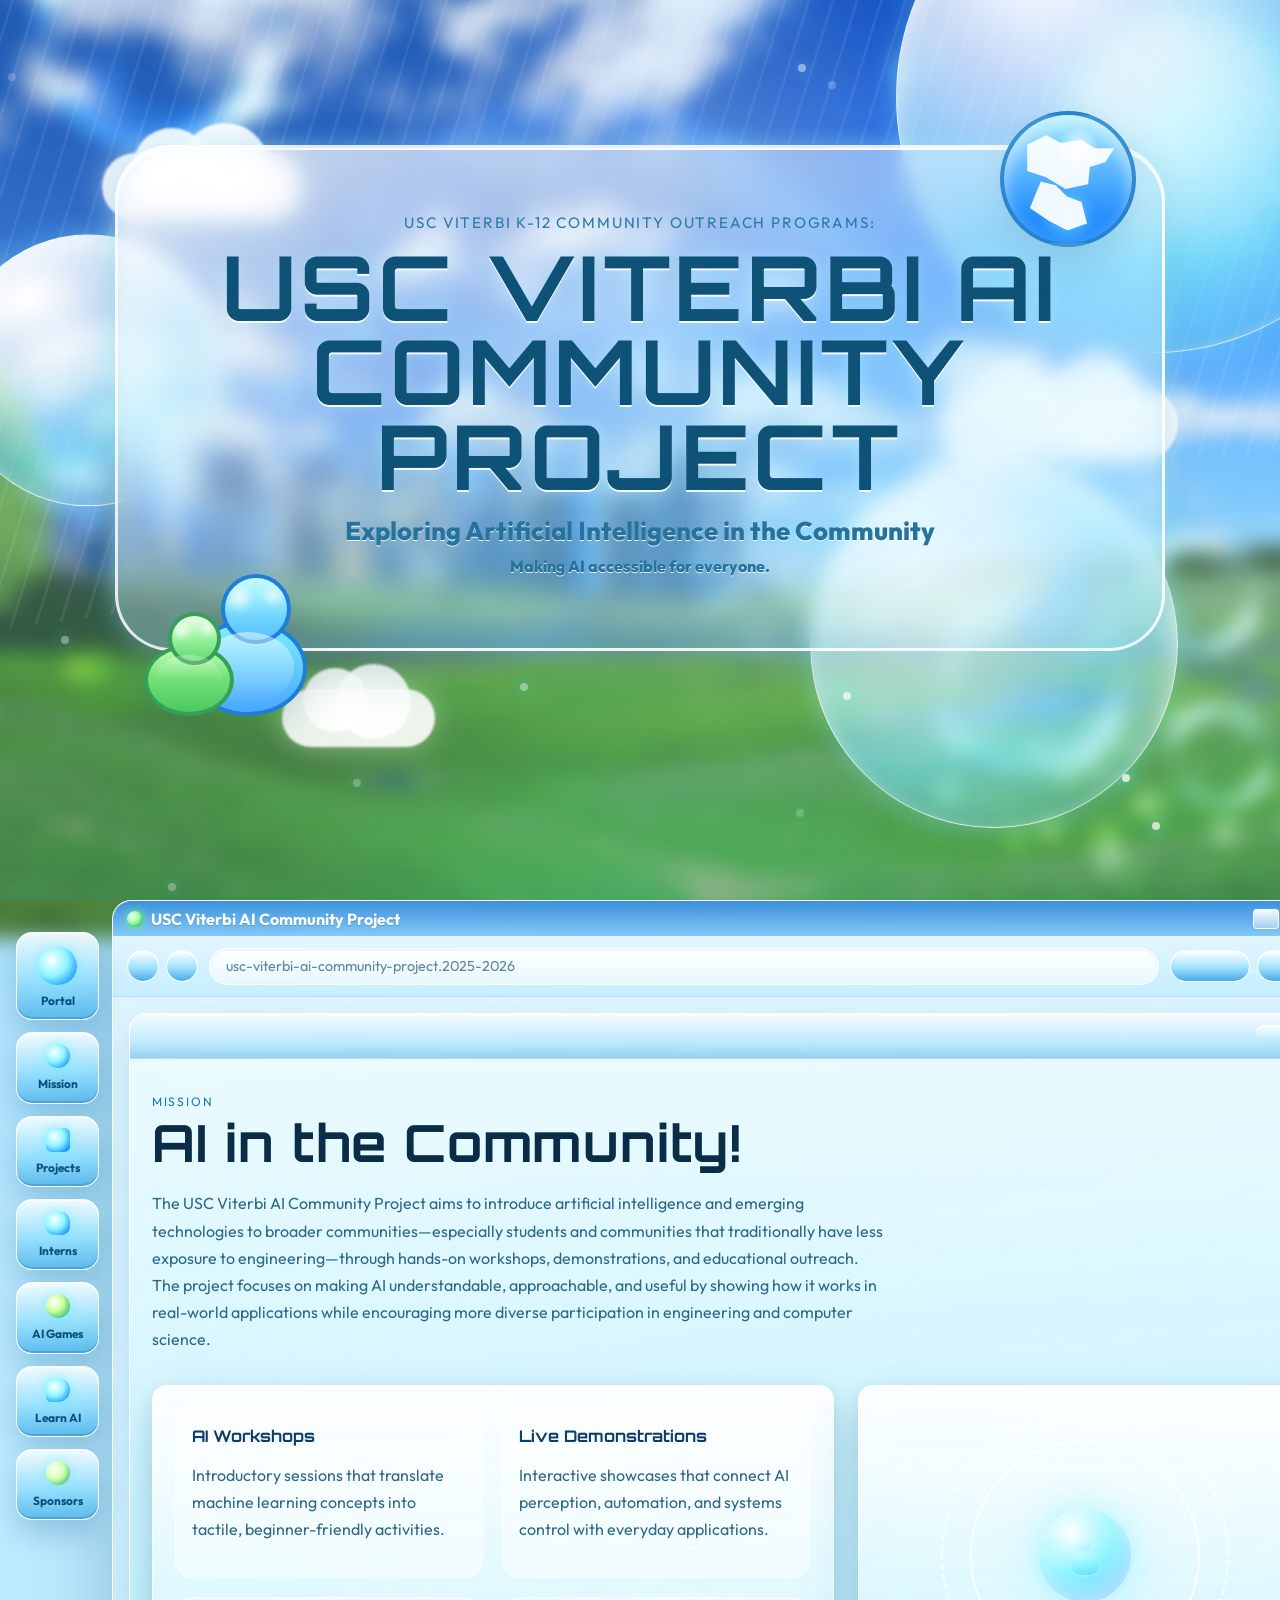
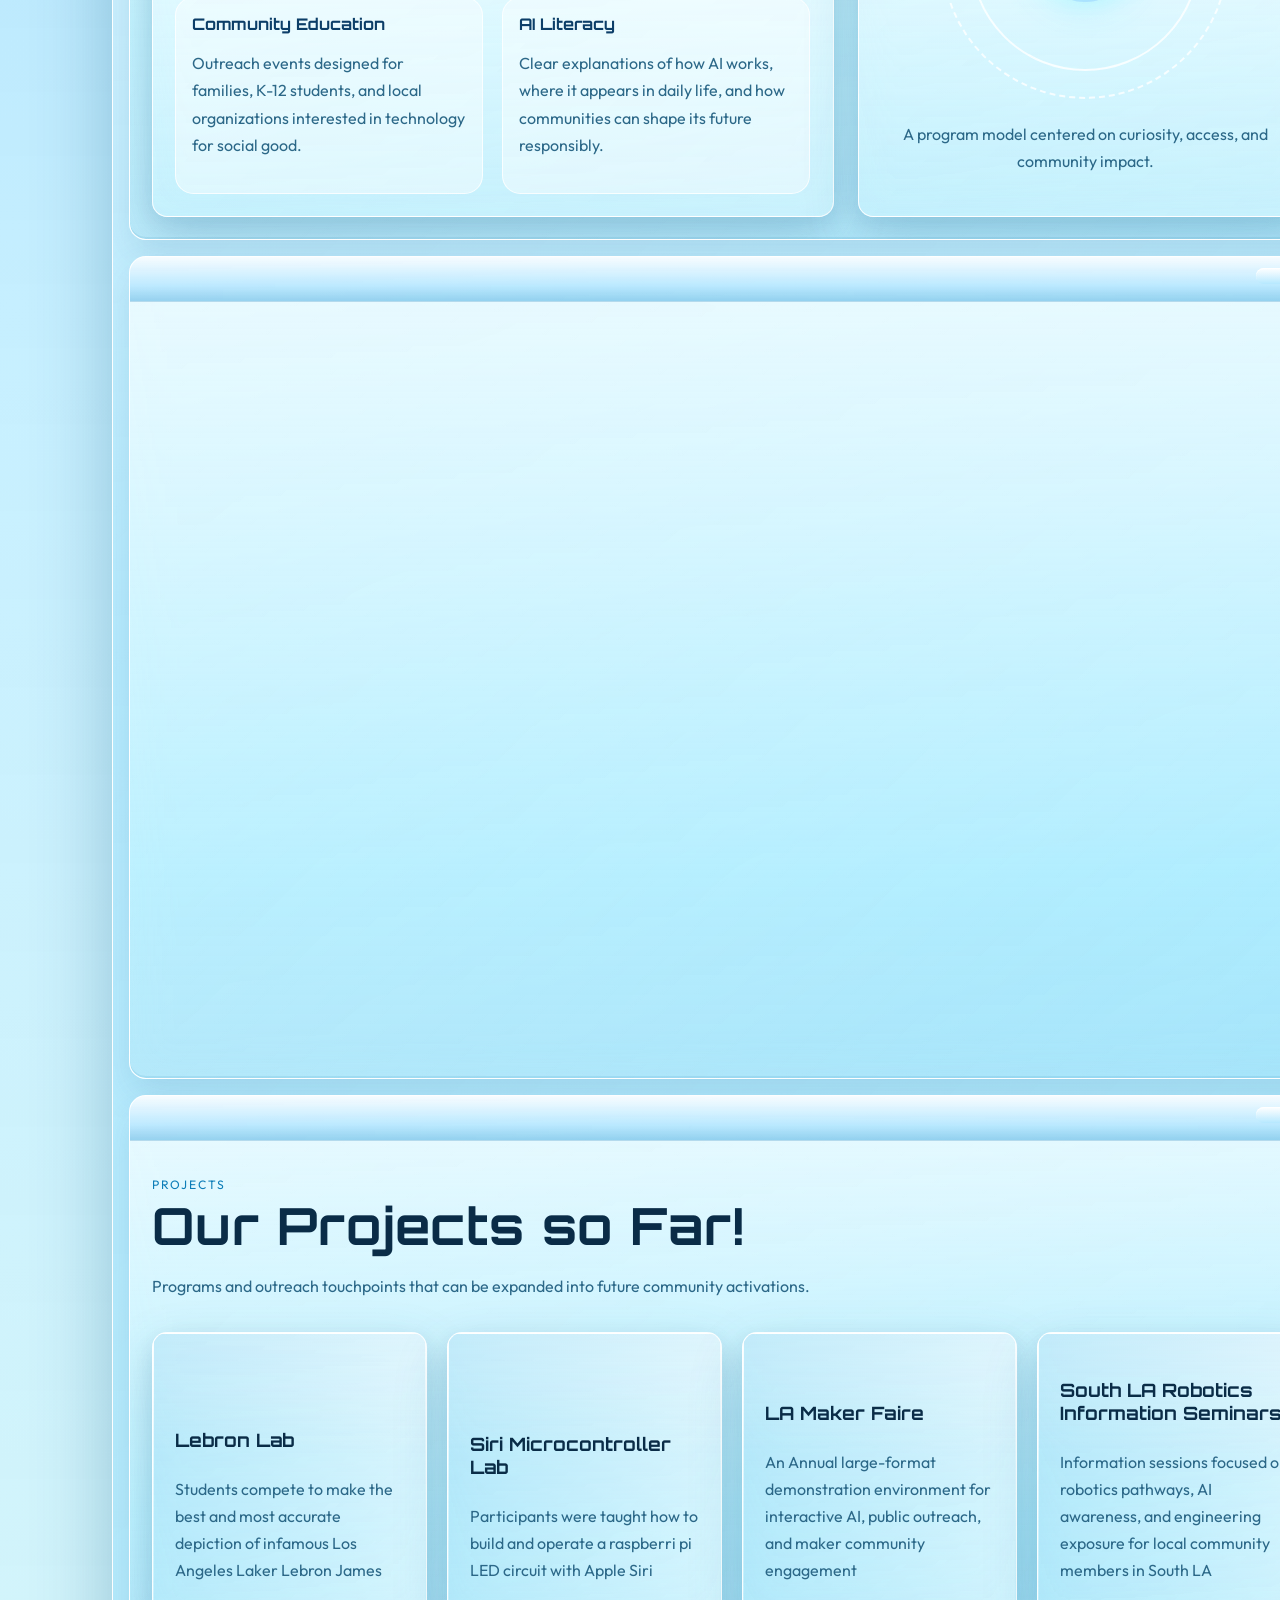
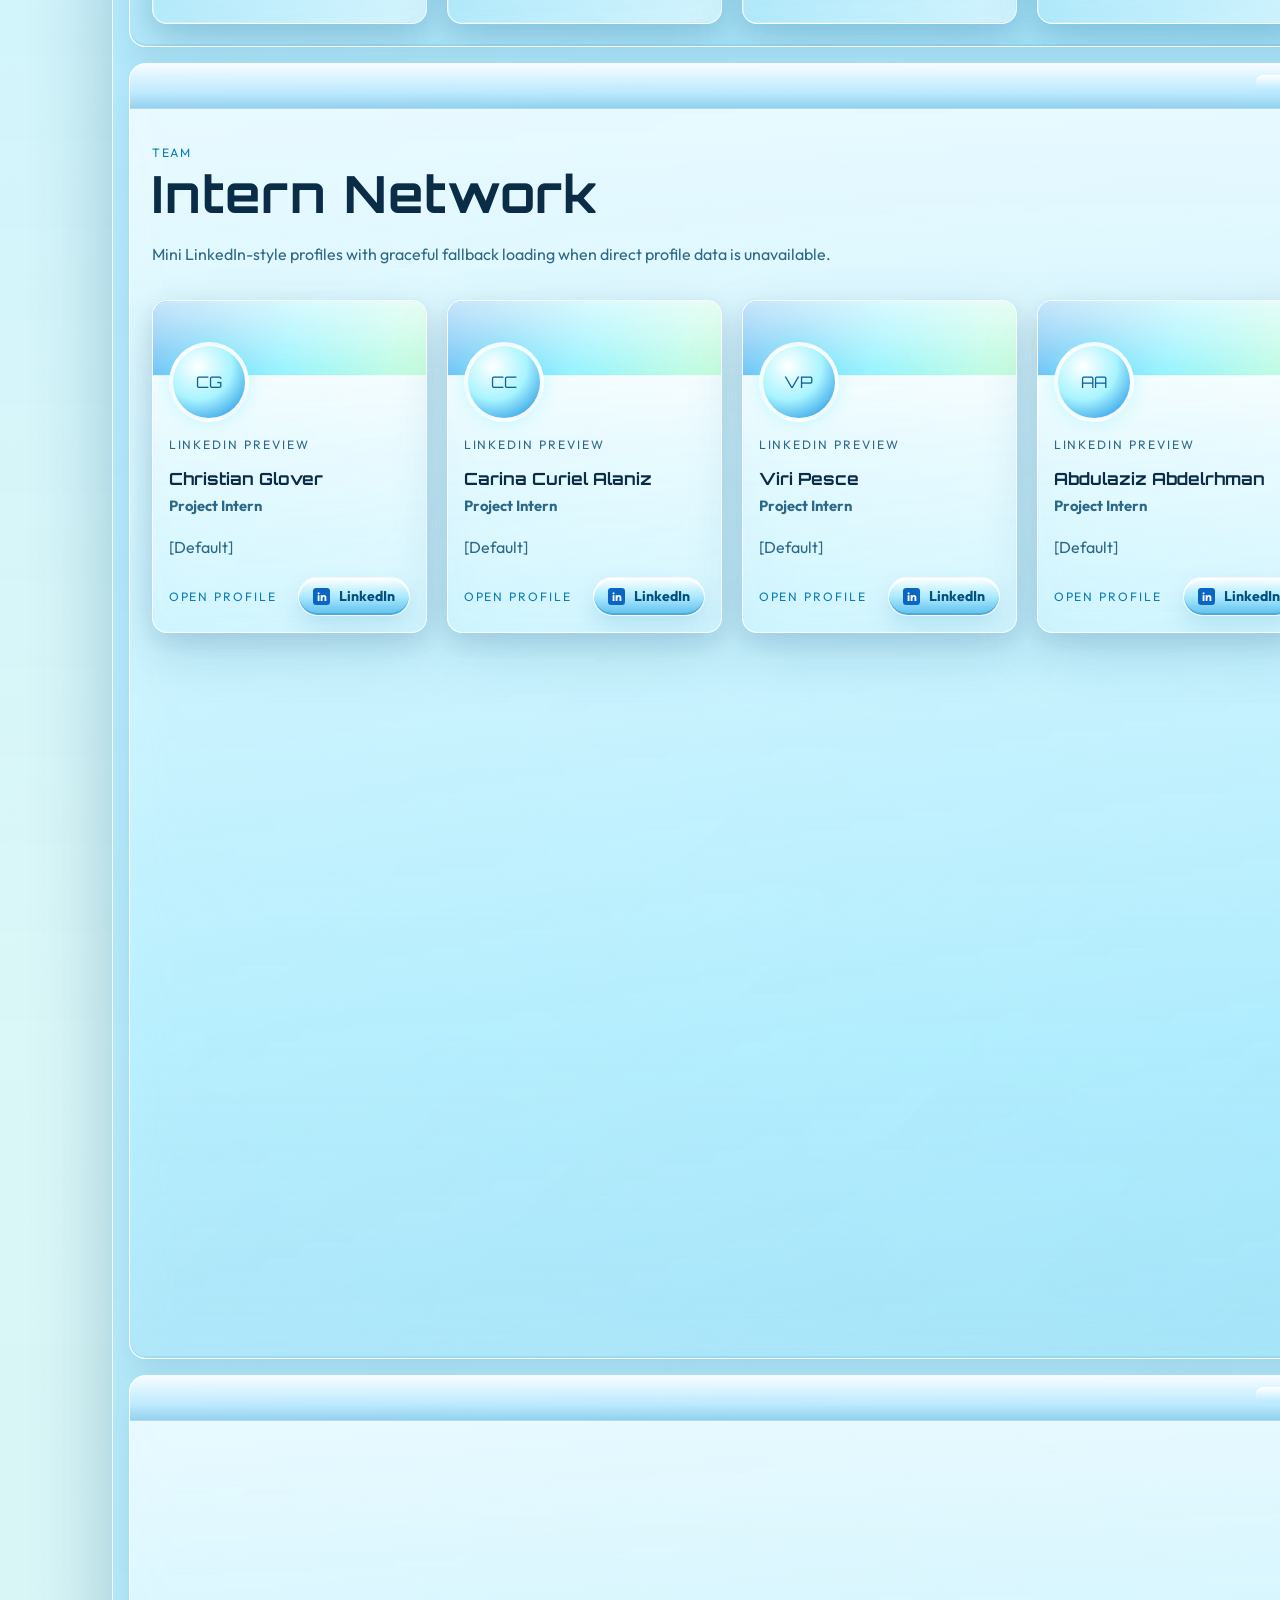
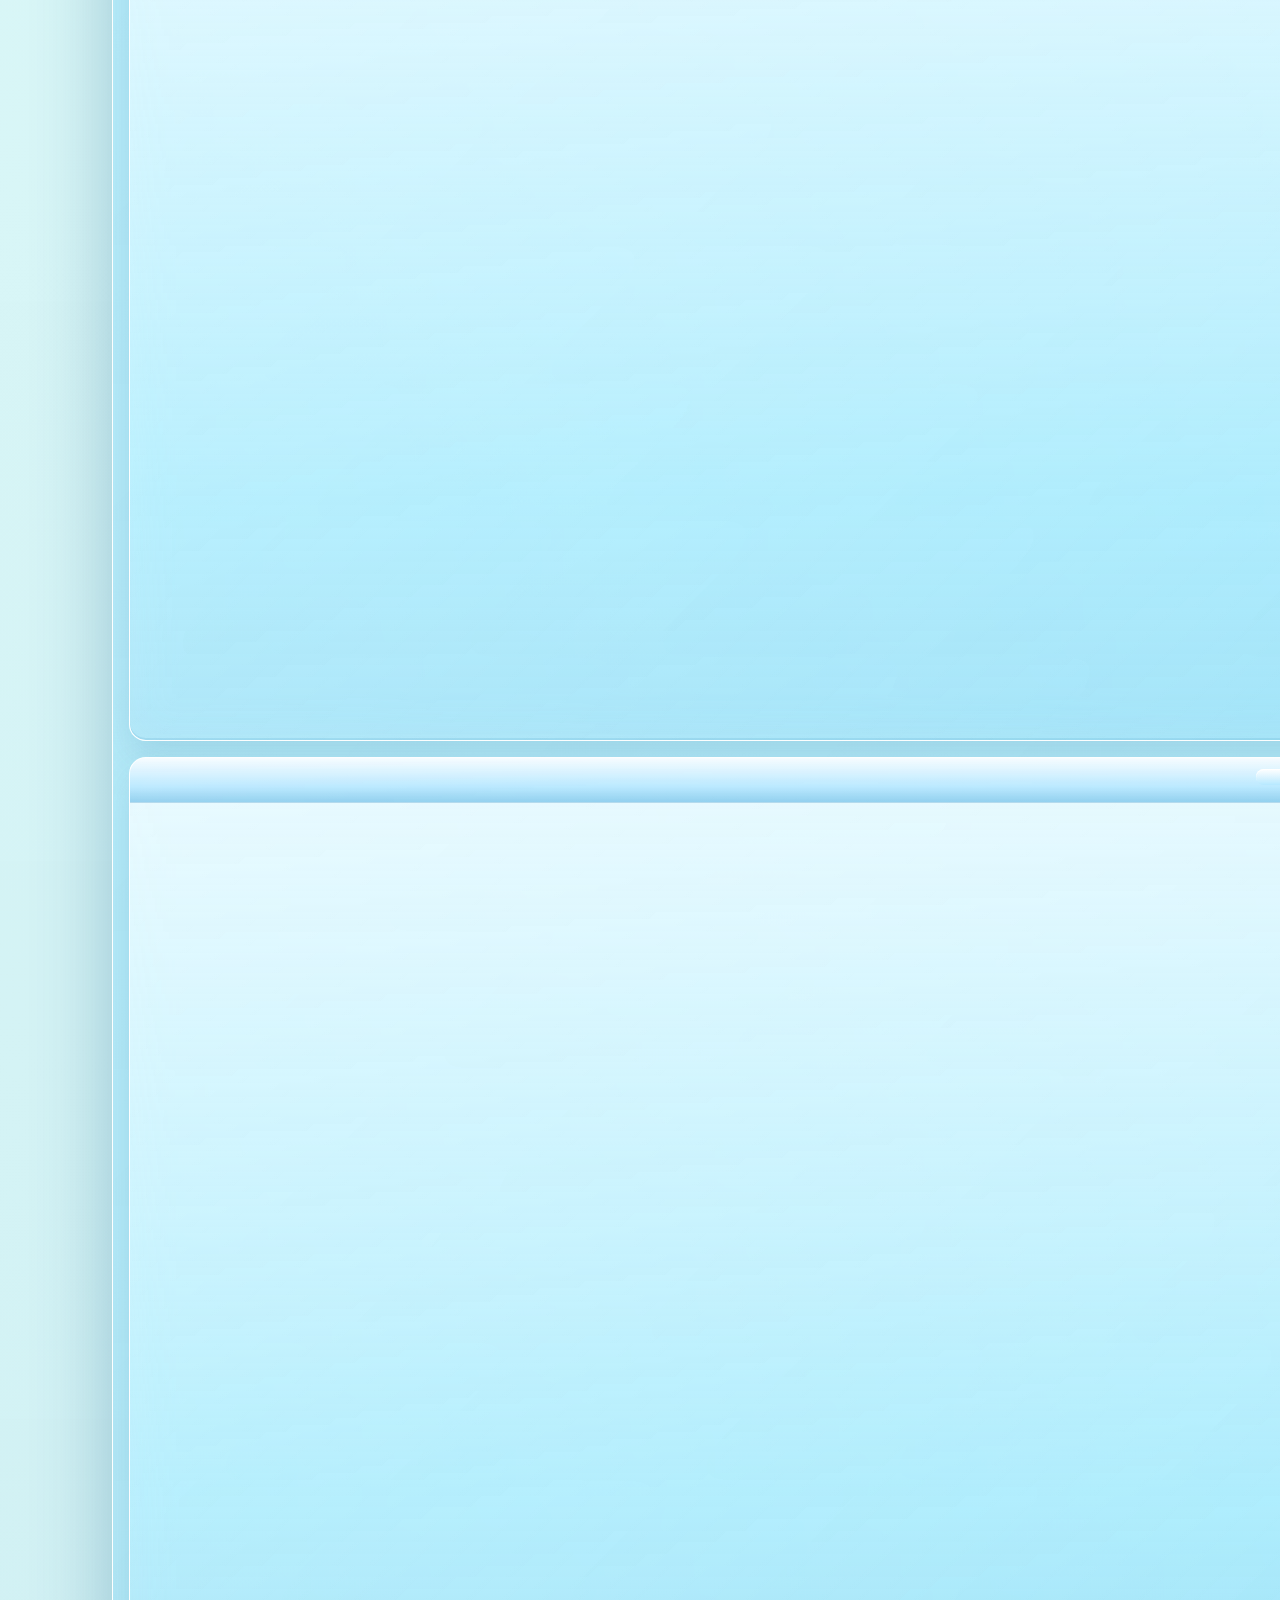
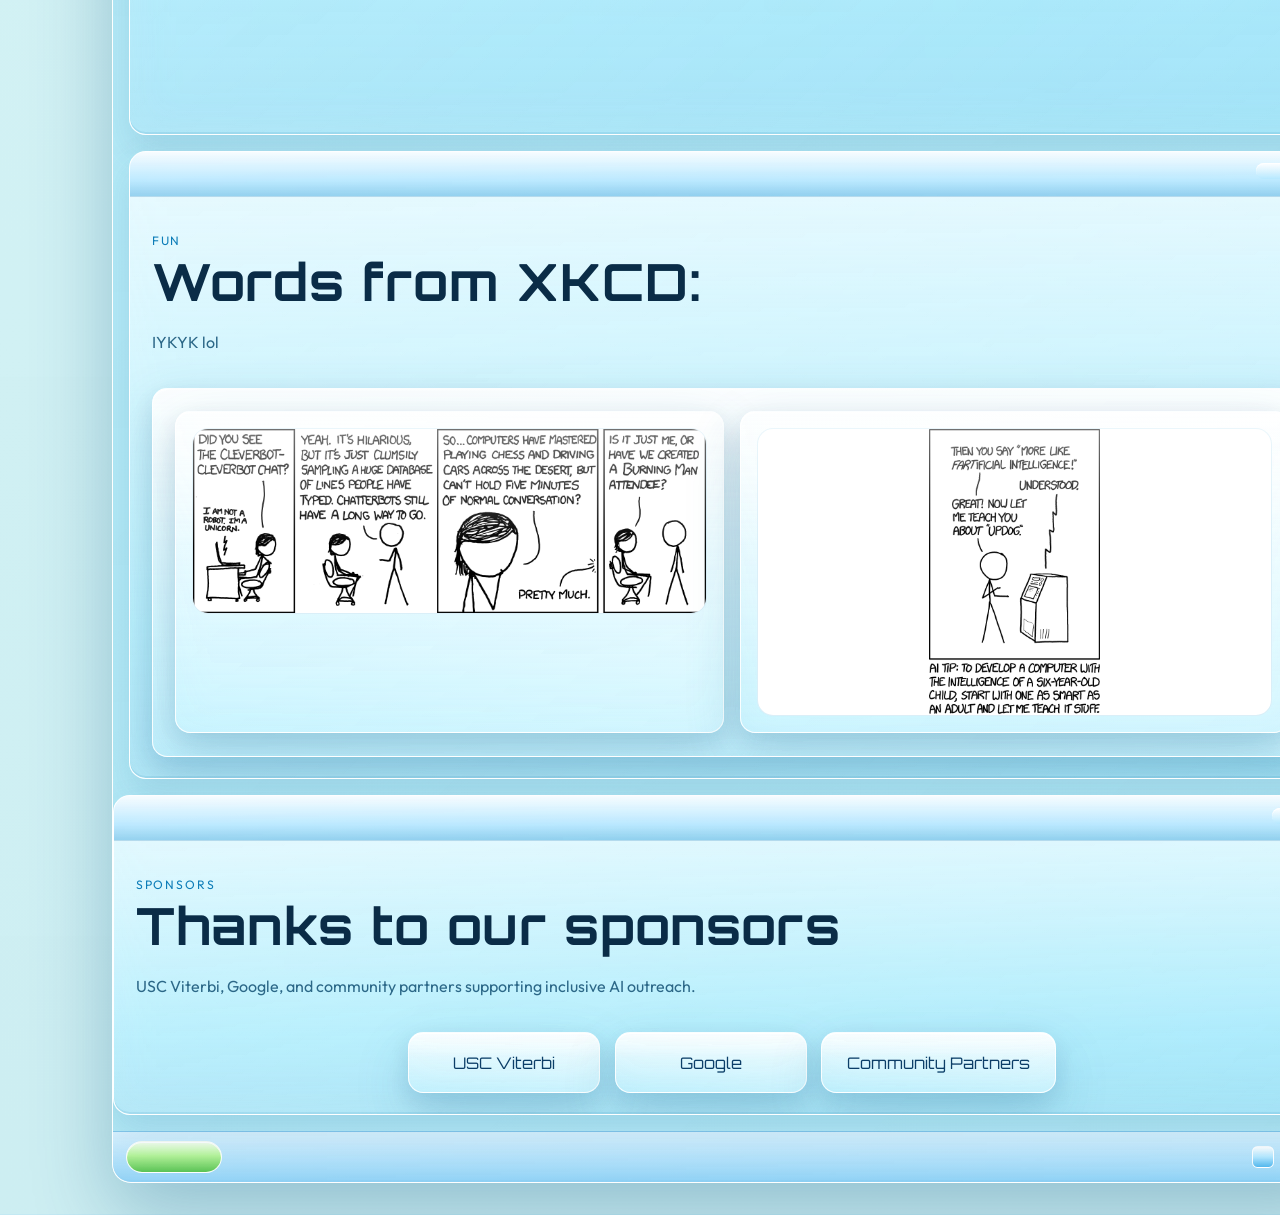
==== commit 9550b6d2: "fixing text" ====
--- a/index.html
+++ b/index.html
@@ -88,7 +88,7 @@
         </div>
 
         <div class="hero-plaque reveal">
-          <span class="hero-plaque-kicker">USC Viterbi Outreach</span>
+          <span class="hero-plaque-kicker">USC Viterbi K-12 Community Outreach Programs:</span>
           <h1>USC Viterbi AI Community Project</h1>
           <p class="hero-plaque-subtitle">Exploring Artificial Intelligence in the Community</p>
           <p class="hero-plaque-secondary">Making AI accessible for everyone.</p>
